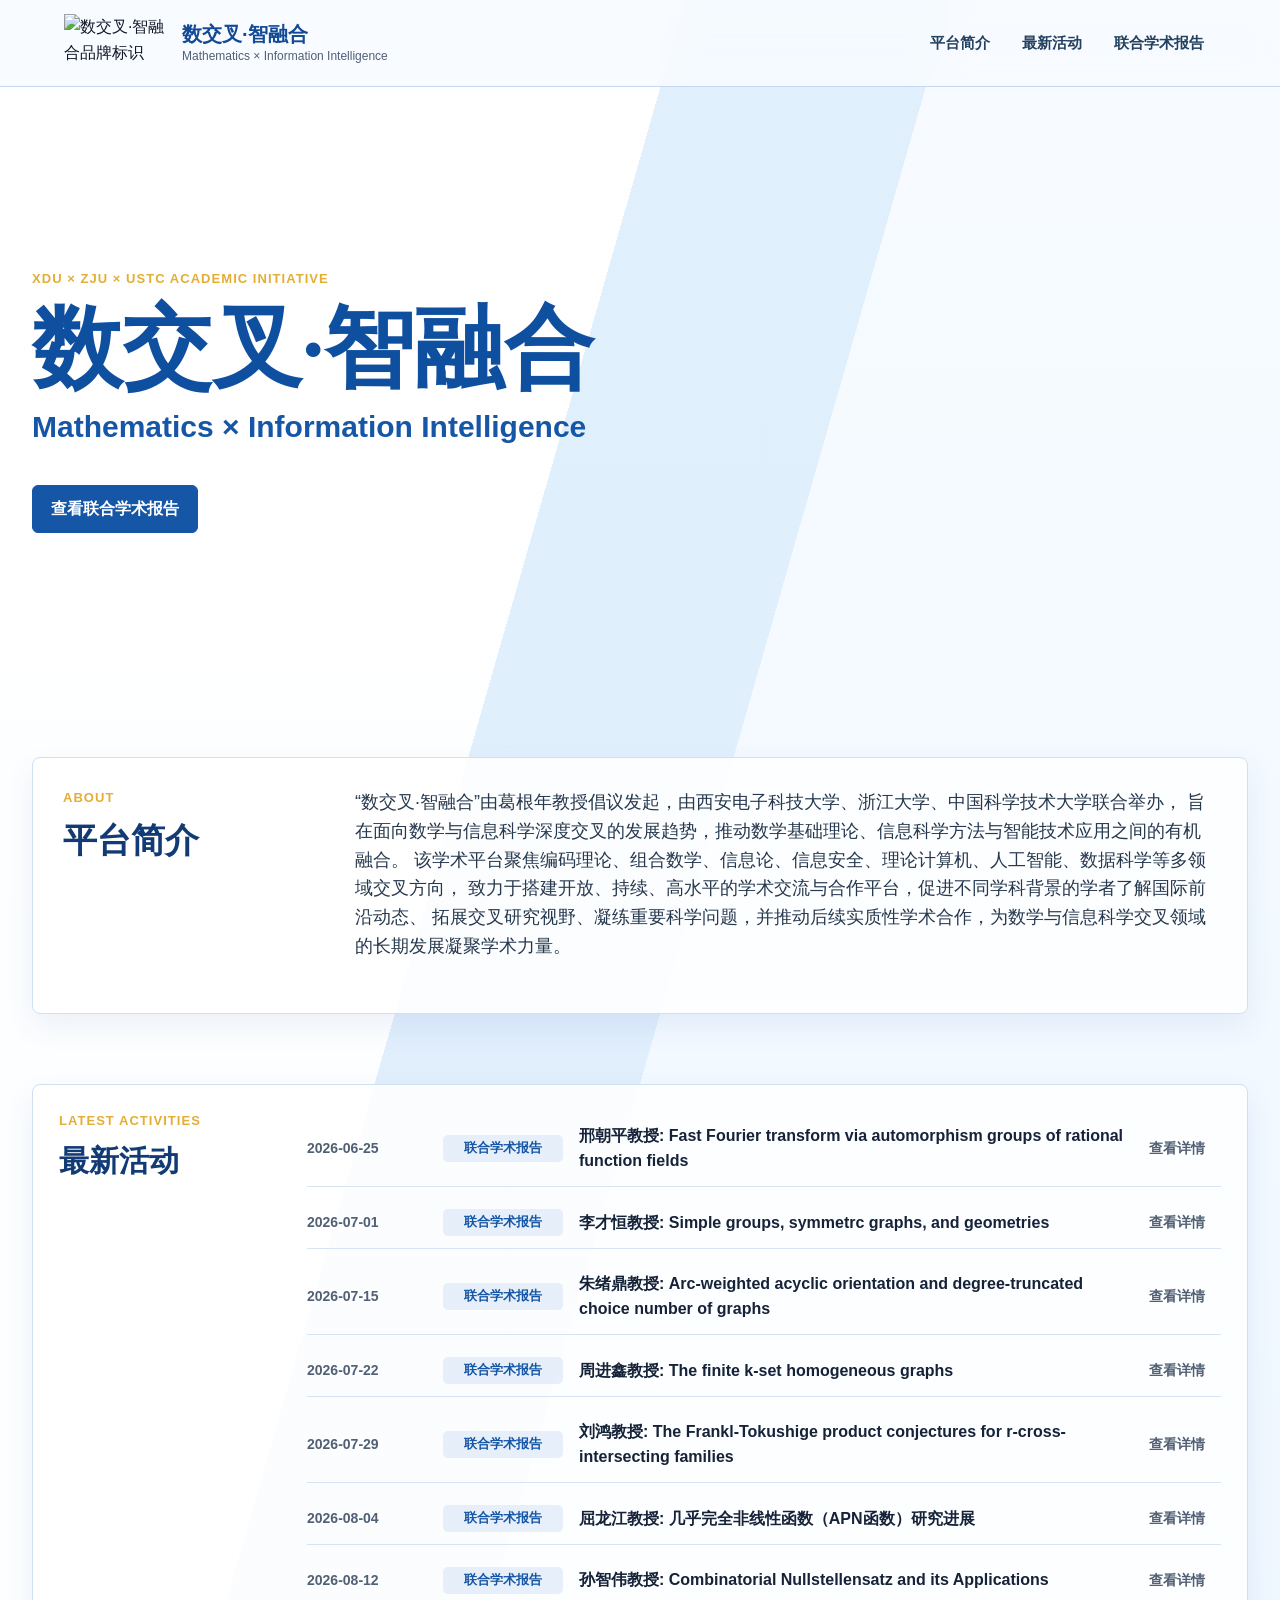
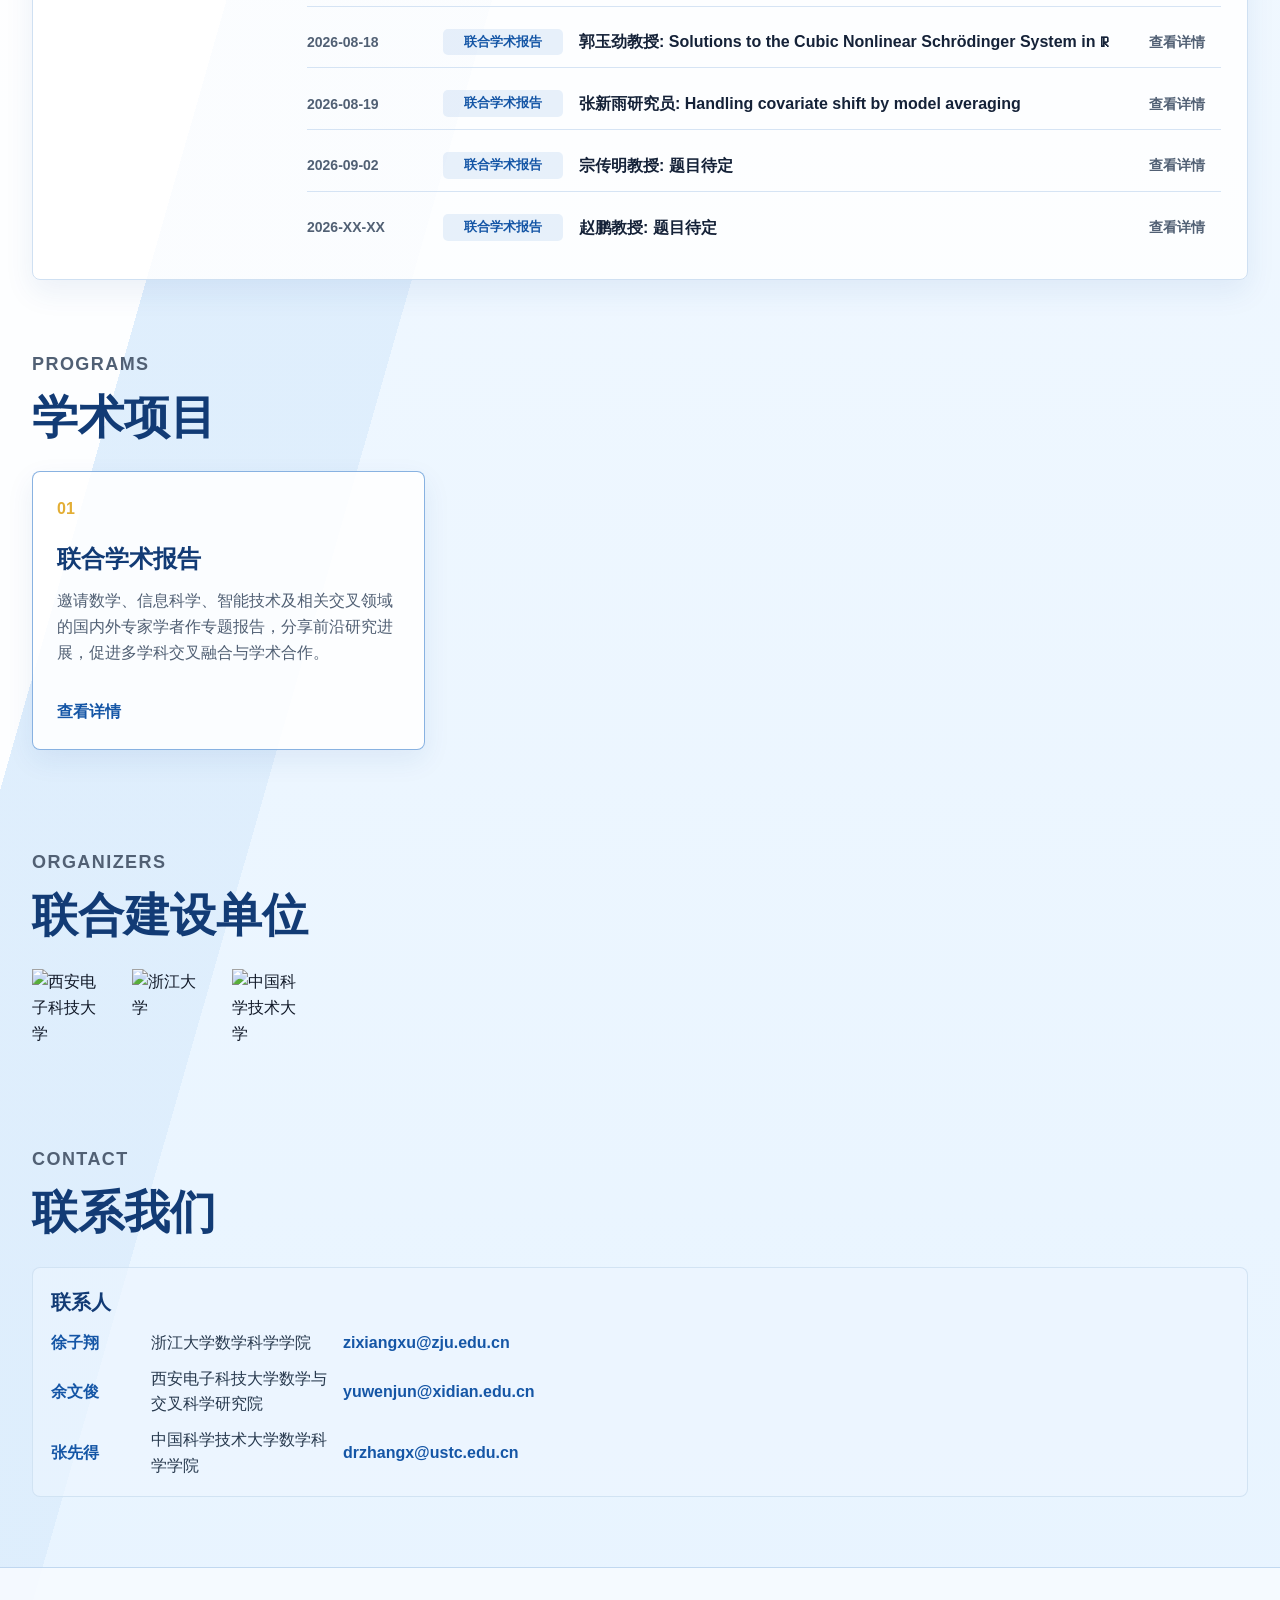
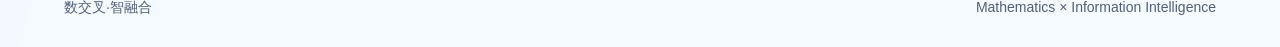
==== index.html @ 706fefe3 "Add files via upload" ====
<!doctype html>
<html lang="zh-CN">
<head>
  <meta charset="utf-8">
  <meta name="viewport" content="width=device-width, initial-scale=1">
  <title>数交叉·智融合 | Mathematics × Information Intelligence</title>
  <link rel="stylesheet" href="styles.css">
</head>
<body>
  <header class="site-header">
    <a class="brand-lockup" href="index.html" aria-label="数交叉·智融合首页">
      <img src="assets/brand-logo.png" alt="数交叉·智融合品牌标识">
      <span>
        <strong>数交叉·智融合</strong>
        <small>Mathematics × Information Intelligence</small>
      </span>
    </a>
    <nav class="top-nav" aria-label="主导航">
      <a href="#about">平台简介</a>
      <a href="#latest">最新活动</a>
      <a href="joint-reports.html">联合学术报告</a>
      <!--
      <a href="summer-school.html">暑期学校</a>
      <a href="conferences.html">国际会议</a>
      -->
    </nav>
  </header>

  <main>
    <section class="hero academic-hero" id="about">
      <div class="hero-copy">
            <p class="eyebrow">XDU × ZJU × USTC Academic Initiative</p>
        <h1>数交叉·智融合</h1>
        <p class="hero-en">Mathematics × Information Intelligence</p>
        <div class="hero-actions">
          <a class="button primary" href="joint-reports.html">查看联合学术报告</a>
          <!--
          <a class="button secondary" href="summer-school.html">查看暑期学校</a>
          <a class="button secondary" href="conferences.html">查看国际会议</a>
          -->
        </div>
      </div>
    </section>

    <section class="section intro-section">
      <div class="intro-grid">
        <div>
          <p class="eyebrow">About</p>
          <h2>平台简介</h2>
        </div>
        <div class="intro-body">
          <p>
            “数交叉·智融合”由葛根年教授倡议发起，由西安电子科技大学、浙江大学、中国科学技术大学联合举办，
            旨在面向数学与信息科学深度交叉的发展趋势，推动数学基础理论、信息科学方法与智能技术应用之间的有机融合。
            该学术平台聚焦编码理论、组合数学、信息论、信息安全、理论计算机、人工智能、数据科学等多领域交叉方向，
            致力于搭建开放、持续、高水平的学术交流与合作平台，促进不同学科背景的学者了解国际前沿动态、
            拓展交叉研究视野、凝练重要科学问题，并推动后续实质性学术合作，为数学与信息科学交叉领域的长期发展凝聚学术力量。
          </p>
        </div>
      </div>
    </section>

    <section class="latest-band" id="latest">
      <div class="latest-heading">
        <p class="eyebrow">Latest Activities</p>
        <h2>最新活动</h2>
      </div>
      <div class="activity-list">
          <a class="activity-item" href="joint-reports.html">
          <time>2026-06-25</time>
          <span class="activity-type">联合学术报告</span>
          <strong>邢朝平教授: Fast Fourier transform via automorphism groups of rational function fields</strong>
          <em>查看详情</em>
        </a>
        
        <a class="activity-item" href="joint-reports.html">
          <time>2026-07-01</time>
          <span class="activity-type">联合学术报告</span>
          <strong>李才恒教授: Simple groups, symmetrc graphs, and geometries</strong>
          <em>查看详情</em>
        </a>

         <a class="activity-item" href="joint-reports.html">
          <time>2026-07-15</time>
          <span class="activity-type">联合学术报告</span>
          <strong>朱绪鼎教授: Arc-weighted acyclic orientation and degree-truncated choice number of graphs</strong>
          <em>查看详情</em>
        </a>

        <a class="activity-item" href="joint-reports.html">
          <time>2026-07-22</time>
          <span class="activity-type">联合学术报告</span>
          <strong>周进鑫教授: The finite k-set homogeneous graphs</strong>
          <em>查看详情</em>
        </a>

        <a class="activity-item" href="joint-reports.html">
          <time>2026-07-29</time>
          <span class="activity-type">联合学术报告</span>
          <strong>刘鸿教授: The Frankl-Tokushige product conjectures for r-cross-intersecting families</strong>
          <em>查看详情</em>
        </a>

        <a class="activity-item" href="joint-reports.html">
          <time>2026-08-04</time>
          <span class="activity-type">联合学术报告</span>
          <strong>屈龙江教授: 几乎完全非线性函数（APN函数）研究进展</strong>
          <em>查看详情</em>
        </a>
        
        <a class="activity-item" href="joint-reports.html">
          <time>2026-08-12</time>
          <span class="activity-type">联合学术报告</span>
          <strong>孙智伟教授: Combinatorial Nullstellensatz and its Applications</strong>
          <em>查看详情</em>
        </a>

        <a class="activity-item" href="joint-reports.html">
          <time>2026-08-18</time>
          <span class="activity-type">联合学术报告</span>
          <strong>郭玉劲教授: Solutions to the Cubic Nonlinear Schrödinger System in ℝ</strong>
          <em>查看详情</em>
        </a>

         <a class="activity-item" href="joint-reports.html">
          <time>2026-08-19</time>
          <span class="activity-type">联合学术报告</span>
          <strong>张新雨研究员: Handling covariate shift by model averaging</strong>
          <em>查看详情</em>
        </a>
        
        <a class="activity-item" href="joint-reports.html">
          <time>2026-09-02</time>
          <span class="activity-type">联合学术报告</span>
          <strong>宗传明教授: 题目待定</strong>
          <em>查看详情</em>
        </a>
        <!--

        <a class="activity-item" href="joint-reports.html">
          <time>2026-XX-XX</time>
          <span class="activity-type">联合学术报告</span>
          <strong>马杰教授: 题目待定</strong>
          <em>查看详情</em>
        </a>
        -->

        <a class="activity-item" href="joint-reports.html">
          <time>2026-XX-XX</time>
          <span class="activity-type">联合学术报告</span>
          <strong>赵鹏教授: 题目待定</strong>
          <em>查看详情</em>
        </a>
        
        <!--
        <a class="activity-item muted" href="summer-school.html">
          <time>2026 Summer</time>
          <span class="activity-type">暑期学校</span>
          <strong>专题课程与讲义信息即将发布</strong>
          <em>筹备中</em>
        </a>
        <a class="activity-item muted" href="conferences.html">
          <time>To be announced</time>
          <span class="activity-type">国际会议</span>
          <strong>会议主题、嘉宾与注册信息预留入口</strong>
          <em>待开放</em>
        </a>
        -->
      </div>
    </section>

    <section class="section" id="programs">
      <div class="section-heading">
        <p class="eyebrow">Programs</p>
        <h2>学术项目</h2>
        <p></p>
      </div>
      <div class="module-grid">
        <a class="module-card active" href="joint-reports.html">
          <span class="module-index">01</span>
          <h3>联合学术报告</h3>
          <p>邀请数学、信息科学、智能技术及相关交叉领域的国内外专家学者作专题报告，分享前沿研究进展，促进多学科交叉融合与学术合作。</p>
          <span class="module-link">查看详情</span>
        </a>
        <!--
        <a class="module-card muted" href="summer-school.html">
          <span class="module-index">02</span>
          <h3>暑期学校</h3>
          <p>预留课程、讲义、报名信息与日程发布入口，便于后续扩展。</p>
          <span class="module-link">查看预留页</span>
        </a>
        <a class="module-card muted" href="conferences.html">
          <span class="module-index">03</span>
          <h3>国际会议</h3>
          <p>预留会议主题、嘉宾、征稿、注册与会务信息入口。</p>
          <span class="module-link">查看预留页</span>
        </a>
        -->
      </div>
    </section>

    <section class="section compact">
      <div class="section-heading">
        <p class="eyebrow">Organizers</p>
        <h2>联合建设单位</h2>
      </div>
      <div class="school-strip" aria-label="联合建设单位标识">
        <img src="assets/xidian.png" alt="西安电子科技大学">
        <img src="assets/zju.png" alt="浙江大学">
        <img src="assets/ustc.png" alt="中国科学技术大学">
      </div>
    </section>

    <section class="section compact contact-section" id="contact">
      <div class="section-heading">
        <p class="eyebrow">Contact</p>
        <h2>联系我们</h2>
      </div>
      <div class="organizer-card">
        <h3>联系人</h3>
        <ul class="organizer-list">
          <li><strong><a class="person-link" href="https://zjwyz.github.io/zixiangxu/index.html" target="_blank" rel="noopener">徐子翔</a></strong><span>浙江大学数学科学学院</span><a href="mailto:zixiangxu@zju.edu.cn">zixiangxu@zju.edu.cn</a></li>
          <li><strong><a class="person-link" href="https://xidian-zju-ustc.github.io/wenjunyu-homepage/" target="_blank" rel="noopener">余文俊</a></strong><span>西安电子科技大学数学与交叉科学研究院</span><a href="mailto:yuwenjun@xidian.edu.cn">yuwenjun@xidian.edu.cn</a></li>
          <li><strong><a class="person-link" href="http://staff.ustc.edu.cn/~drzhangx/" target="_blank" rel="noopener">张先得</a></strong><span>中国科学技术大学数学科学学院</span><a href="mailto:drzhangx@ustc.edu.cn">drzhangx@ustc.edu.cn</a></li>
        </ul>
      </div>
    </section>
  </main>

  <footer class="site-footer">
    <span>数交叉·智融合</span>
    <span>Mathematics × Information Intelligence</span>
  </footer>
</body>
</html>
---- styles.css ----
:root {
  --ink: #101827;
  --muted: #516074;
  --blue: #1556a6;
  --blue-2: #2874c8;
  --gold: #e3ae35;
  --line: #cfe0f2;
  --panel: #ffffff;
  --soft: #edf6ff;
  --bg: #f7fbff;
  --shadow: 0 18px 44px rgba(23, 74, 155, 0.12);
}

* {
  box-sizing: border-box;
}

body {
  margin: 0;
  color: var(--ink);
  font-family: "Aptos", "Inter", "Microsoft YaHei UI", "PingFang SC", Arial, sans-serif;
  line-height: 1.6;
  background:
    linear-gradient(106deg, rgba(255,255,255,0.9) 0 31%, rgba(219,236,252,0.78) 31% 43%, transparent 43%),
    linear-gradient(180deg, #f7fbff 0, #e8f4ff 100%);
}

a {
  color: inherit;
  text-decoration: none;
}

.site-header {
  position: sticky;
  top: 0;
  z-index: 10;
  display: flex;
  align-items: center;
  justify-content: space-between;
  gap: 32px;
  min-height: 78px;
  padding: 14px clamp(20px, 5vw, 64px);
  border-bottom: 1px solid rgba(129, 174, 221, 0.45);
  background: rgba(247, 251, 255, 0.88);
  backdrop-filter: blur(14px);
}

.brand-lockup {
  display: flex;
  align-items: center;
  gap: 14px;
  min-width: 270px;
}

.brand-lockup img {
  width: 104px;
  height: 58px;
  object-fit: contain;
  display: block;
}

.brand-lockup strong {
  display: block;
  color: #124a96;
  font-size: 20px;
  line-height: 1.15;
  font-weight: 800;
}

.brand-lockup small {
  display: block;
  margin-top: 3px;
  color: var(--muted);
  font-size: 12px;
  line-height: 1.25;
}

.top-nav {
  display: flex;
  align-items: center;
  gap: 8px;
  color: #24415f;
  font-size: 15px;
  font-weight: 700;
}

.top-nav a {
  padding: 8px 12px;
  border-radius: 6px;
}

.top-nav a:hover,
.top-nav .current {
  color: var(--blue);
  background: transparent;
}

main {
  width: min(1440px, calc(100% - 64px));
  margin: 0 auto;
}

.hero {
  display: grid;
  grid-template-columns: minmax(0, 1.05fr) minmax(320px, 0.8fr);
  gap: clamp(34px, 6vw, 72px);
  align-items: center;
  min-height: calc(100vh - 78px);
  padding: clamp(54px, 8vw, 96px) 0;
}

.academic-hero {
  grid-template-columns: 1fr;
  min-height: 660px;
  padding-top: 64px;
}

.academic-hero .hero-copy {
  max-width: 100%;
}

.eyebrow {
  margin: 0 0 12px;
  color: var(--gold);
  font-size: 13px;
  font-weight: 800;
  letter-spacing: 0.08em;
  text-transform: uppercase;
}

h1,
h2,
h3,
p {
  margin-top: 0;
}

.hero h1,
.page-title h1 {
  margin-bottom: 8px;
  color: #0f4f9f;
  font-family: Georgia, "Times New Roman", "Microsoft YaHei UI", serif;
  font-size: clamp(48px, 7vw, 92px);
  line-height: 1.04;
  font-weight: 800;
}

.hero-en {
  margin-bottom: 24px;
  color: var(--blue);
  font-size: clamp(20px, 2.4vw, 30px);
  font-weight: 800;
}

.lead {
  max-width: 720px;
  color: #233448;
  font-size: 20px;
}

.hero-statement {
  padding: clamp(24px, 4vw, 36px);
  border-left: 5px solid var(--blue);
  border-radius: 8px;
  background: rgba(255, 255, 255, 0.78);
  box-shadow: var(--shadow);
}

.hero-statement p {
  margin: 0;
  color: #243246;
  font-size: clamp(22px, 2.3vw, 32px);
  line-height: 1.75;
  font-weight: 700;
}

.hero-logo-panel {
  position: relative;
  display: flex;
  align-items: center;
  justify-content: center;
  min-height: 420px;
  padding: clamp(30px, 4.5vw, 48px);
  border: 1px solid rgba(129, 174, 221, 0.28);
  border-left: none;
  border-radius: 22px;
  background:
    radial-gradient(circle at 26% 24%, rgba(227, 174, 53, 0.14), transparent 28%),
    radial-gradient(circle at 78% 72%, rgba(40, 116, 200, 0.12), transparent 34%),
    linear-gradient(145deg, rgba(255, 255, 255, 0.94), rgba(246, 250, 255, 0.86));
  box-shadow:
    0 22px 48px rgba(23, 74, 155, 0.1),
    inset 0 1px 0 rgba(255, 255, 255, 0.75);
  overflow: hidden;
}

.hero-logo-panel::before {
  content: "";
  position: absolute;
  inset: 18px;
  border-radius: 16px;
  background: linear-gradient(180deg, rgba(255, 255, 255, 0.44), rgba(255, 255, 255, 0.12));
  pointer-events: none;
}

.hero-logo-panel img {
  position: relative;
  z-index: 1;
  width: min(100%, 660px);
  height: auto;
  display: block;
  object-fit: contain;
  transform: scale(1.04);
  filter:
    drop-shadow(0 14px 32px rgba(21, 86, 166, 0.12))
    drop-shadow(0 6px 18px rgba(227, 174, 53, 0.08));
}

.hero-actions {
  display: flex;
  flex-wrap: wrap;
  gap: 12px;
  margin-top: 34px;
}

.button {
  display: inline-flex;
  align-items: center;
  justify-content: center;
  min-height: 44px;
  padding: 10px 18px;
  border: 1px solid var(--blue);
  border-radius: 6px;
  font-weight: 800;
}

.button.primary {
  color: #fff;
  background: var(--blue);
}

.button.secondary {
  color: var(--blue);
  background: rgba(255, 255, 255, 0.65);
}

.hero-panel {
  padding: 18px;
  border: 1px solid rgba(129, 174, 221, 0.55);
  border-radius: 8px;
  background: rgba(255, 255, 255, 0.72);
  box-shadow: var(--shadow);
}

.hero-panel img {
  width: 100%;
  display: block;
  border-radius: 4px;
}

.brand-panel {
  background: rgba(255, 255, 255, 0.82);
}

.brand-panel img {
  object-fit: contain;
}

.latest-band {
  display: grid;
  grid-template-columns: 220px minmax(0, 1fr);
  gap: 28px;
  align-items: start;
  padding: 26px;
  border: 1px solid var(--line);
  border-radius: 8px;
  background: rgba(255, 255, 255, 0.86);
  box-shadow: 0 12px 30px rgba(23, 74, 155, 0.08);
}

.latest-heading h2 {
  margin: 0;
  color: #123b75;
  font-size: 30px;
  line-height: 1.15;
}

.activity-list {
  display: grid;
  gap: 10px;
}

.activity-item {
  display: grid;
  grid-template-columns: 120px 120px minmax(0, 1fr) 72px;
  gap: 16px;
  align-items: center;
  padding: 12px 0;
  border-bottom: 1px solid rgba(207, 224, 242, 0.85);
}

.activity-item:last-child {
  border-bottom: 0;
}

.activity-item time,
.activity-item em {
  color: var(--muted);
  font-style: normal;
  font-size: 14px;
  font-weight: 700;
}

.activity-item strong {
  color: #152238;
  font-size: 16px;
}

.activity-type {
  display: inline-flex;
  justify-content: center;
  min-width: 100px;
  padding: 3px 8px;
  border-radius: 5px;
  color: var(--blue);
  font-size: 13px;
  font-weight: 900;
  white-space: nowrap;
  background: rgba(40, 116, 200, 0.1);
}

.activity-item:not(.muted):hover strong,
.activity-item:not(.muted):hover em {
  color: var(--blue);
}

.section {
  padding: 70px 0;
}

.intro-section {
  padding-top: 10px;
}

.intro-grid {
  display: grid;
  grid-template-columns: 260px minmax(0, 1fr);
  gap: 32px;
  padding: 30px;
  border: 1px solid var(--line);
  border-radius: 8px;
  background: rgba(255, 255, 255, 0.86);
  box-shadow: 0 12px 30px rgba(23, 74, 155, 0.08);
}

.intro-grid h2 {
  margin: 0;
  color: #123b75;
  font-size: 34px;
  line-height: 1.15;
}

.intro-body p {
  margin-bottom: 22px;
  color: #26384d;
  font-size: 18px;
}

.organizer-card {
  padding: 18px;
  border: 1px solid rgba(207, 224, 242, 0.9);
  border-radius: 8px;
  background: rgba(237, 246, 255, 0.62);
}

.organizer-card h3 {
  margin-bottom: 12px;
  color: #123b75;
  font-size: 20px;
}

.organizer-list {
  display: grid;
  gap: 10px;
  margin: 0;
  padding: 0;
  list-style: none;
}

.organizer-list li {
  display: grid;
  grid-template-columns: 88px 180px minmax(0, 1fr);
  gap: 12px;
  align-items: center;
  color: #26384d;
}

.organizer-list strong {
  color: #123b75;
}

.organizer-list a {
  color: var(--blue);
  font-weight: 800;
}

.section.compact {
  padding-top: 28px;
}

.section-heading {
  max-width: 760px;
  margin-bottom: 28px;
}

.compact-heading {
  margin-bottom: 16px;
}

.report-detail-heading {
  margin-top: 34px;
}

.section-heading h2,
.page-title h1 {
  color: #123b75;
}

.section-heading h2 {
  margin-bottom: 10px;
  font-size: clamp(30px, 4vw, 46px);
  line-height: 1.15;
}

.section-heading p,
.page-title p {
  color: var(--muted);
  font-size: 18px;
}

.module-grid {
  display: grid;
  grid-template-columns: repeat(3, minmax(0, 1fr));
  gap: 18px;
}

.module-card {
  min-height: 270px;
  padding: 24px;
  border: 1px solid var(--line);
  border-radius: 8px;
  background: rgba(255, 255, 255, 0.86);
  box-shadow: 0 10px 28px rgba(23, 74, 155, 0.08);
}

.module-card.active {
  border-color: rgba(40, 116, 200, 0.55);
}

.module-card.muted {
  color: #5a6675;
  background: rgba(255, 255, 255, 0.56);
}

.module-index {
  display: block;
  color: var(--gold);
  font-weight: 900;
  margin-bottom: 18px;
}

.module-card h3 {
  margin-bottom: 10px;
  color: #123b75;
  font-size: 24px;
}

.module-card p {
  color: var(--muted);
}

.module-link {
  display: inline-block;
  margin-top: 18px;
  color: var(--blue);
  font-weight: 900;
}

.school-strip {
  display: flex;
  align-items: center;
  gap: 22px;
}

.school-strip img {
  width: 78px;
  height: 78px;
  object-fit: contain;
}

.page-title {
  padding: 86px 0 24px;
  max-width: 880px;
}

.report-title {
  max-width: 960px;
}

.page-title h1 {
  font-size: clamp(42px, 5vw, 72px);
}

.toolbar {
  display: flex;
  justify-content: space-between;
  align-items: end;
  gap: 16px;
  margin-bottom: 18px;
}

.list-controls {
  display: grid;
  grid-template-columns: minmax(280px, 1fr) 150px 150px auto;
  gap: 14px;
  align-items: end;
  margin-bottom: 18px;
}

.table-wrap {
  overflow-x: auto;
  border: 1px solid var(--line);
  border-radius: 8px;
  background: rgba(255, 255, 255, 0.88);
  box-shadow: 0 12px 30px rgba(23, 74, 155, 0.08);
}

.speaker-table {
  width: 100%;
  min-width: 880px;
  border-collapse: collapse;
  font-size: 15px;
}

.speaker-table th,
.speaker-table td {
  padding: 14px 16px;
  border-bottom: 1px solid rgba(207, 224, 242, 0.9);
  text-align: left;
  vertical-align: top;
}

.speaker-table th {
  color: #123b75;
  font-size: 13px;
  font-weight: 900;
  text-transform: uppercase;
  background: rgba(237, 246, 255, 0.72);
}

.speaker-table tbody tr:last-child td {
  border-bottom: 0;
}

.report-group-row td {
  padding: 20px 16px 10px;
  border-bottom: 1px solid rgba(40, 116, 200, 0.22);
  background: linear-gradient(180deg, rgba(237, 246, 255, 0.92), rgba(255, 255, 255, 0.76));
}

.report-group-row span,
.report-group-heading span {
  display: inline-flex;
  align-items: center;
  gap: 10px;
  color: #123b75;
  font-size: 13px;
  font-weight: 900;
  letter-spacing: 0.08em;
  text-transform: uppercase;
}

.report-group-row span::after,
.report-group-heading span::after {
  content: "";
  width: 64px;
  height: 1px;
  background: rgba(40, 116, 200, 0.36);
}

.table-status {
  display: inline-flex;
  padding: 3px 8px;
  border-radius: 5px;
  color: var(--blue);
  font-size: 13px;
  font-weight: 900;
  background: rgba(40, 116, 200, 0.1);
}

.table-status.muted {
  color: #6b7a8f;
}

.search-box {
  display: grid;
  gap: 6px;
  width: min(520px, 100%);
  color: var(--muted);
  font-size: 13px;
  font-weight: 800;
  text-transform: uppercase;
}

.select-box {
  display: grid;
  gap: 6px;
  color: var(--muted);
  font-size: 13px;
  font-weight: 800;
  text-transform: uppercase;
}

.search-box input,
.select-box select {
  width: 100%;
  height: 44px;
  padding: 8px 12px;
  border: 1px solid #b7d0eb;
  border-radius: 6px;
  color: var(--ink);
  font: inherit;
  background: rgba(255, 255, 255, 0.86);
}

.result-count {
  color: var(--blue);
  font-weight: 900;
  align-self: center;
  white-space: nowrap;
}

.pagination {
  display: flex;
  align-items: center;
  justify-content: flex-end;
  gap: 12px;
  margin-top: 14px;
  color: var(--muted);
  font-weight: 800;
}

.pagination button {
  height: 34px;
  padding: 0 12px;
  border: 1px solid #b7d0eb;
  border-radius: 6px;
  color: var(--blue);
  font: inherit;
  font-size: 14px;
  font-weight: 900;
  background: rgba(255, 255, 255, 0.8);
  cursor: pointer;
}

.pagination button:disabled {
  color: #8b98a9;
  cursor: not-allowed;
  background: rgba(237, 246, 255, 0.6);
}

.speaker-list {
  display: grid;
  gap: 16px;
}

.speaker-table tr[hidden],
.speaker-card[hidden],
.report-group-row[hidden],
.report-group-heading[hidden] {
  display: none !important;
}

.report-group-heading {
  display: flex;
  align-items: center;
  padding-top: 12px;
  margin-top: 8px;
  border-top: 1px solid rgba(40, 116, 200, 0.22);
}

.report-group-heading:first-child {
  padding-top: 0;
  margin-top: 0;
  border-top: 0;
}

.speaker-card {
  padding: 24px;
  border: 1px solid var(--line);
  border-radius: 8px;
  background: rgba(255, 255, 255, 0.88);
  box-shadow: 0 12px 30px rgba(23, 74, 155, 0.08);
}

.report-card {
  display: grid;
  grid-template-columns: 190px minmax(0, 1fr);
  gap: 24px;
  align-items: start;
}

.poster-frame {
  display: block;
  width: 190px;
  aspect-ratio: 9 / 16;
  overflow: hidden;
  border: 1px solid #b7d0eb;
  border-radius: 8px;
  background: #fff;
  box-shadow: 0 12px 24px rgba(23, 74, 155, 0.12);
}

.poster-frame img {
  width: 100%;
  height: 100%;
  object-fit: cover;
  display: block;
}

.empty-poster {
  display: grid;
  place-items: center;
  color: #6b7a8f;
  text-align: center;
  font-weight: 900;
  background: linear-gradient(180deg, #fff, #edf6ff);
}

.report-content {
  min-width: 0;
}

.report-details {
  display: grid;
  grid-template-columns: repeat(2, minmax(0, 1fr));
  gap: 12px;
  margin: 16px 0;
}

.report-details div {
  padding: 12px;
  border: 1px solid rgba(207, 224, 242, 0.9);
  border-radius: 6px;
  background: rgba(237, 246, 255, 0.58);
}

.report-details dt {
  color: var(--blue);
  font-size: 13px;
  font-weight: 900;
}

.report-details dd {
  margin: 2px 0 0;
  color: #26384d;
  font-weight: 700;
}

.speaker-meta {
  display: flex;
  flex-wrap: wrap;
  gap: 10px;
  margin-bottom: 12px;
  color: var(--blue);
  font-size: 13px;
  font-weight: 900;
}

.speaker-meta span {
  padding: 4px 8px;
  border-radius: 5px;
  background: rgba(40, 116, 200, 0.1);
}

.speaker-card h2 {
  margin-bottom: 2px;
  font-size: 26px;
  line-height: 1.2;
}

.affiliation {
  color: var(--muted);
  font-weight: 700;
}

.speaker-card h3 {
  margin: 18px 0 8px;
  color: #123b75;
  font-size: 20px;
}

.summary {
  max-width: 860px;
  color: #26384d;
}

.card-actions {
  display: flex;
  gap: 14px;
  margin-top: 18px;
  color: var(--blue);
  font-weight: 900;
}

.site-footer {
  display: flex;
  justify-content: space-between;
  gap: 18px;
  padding: 28px clamp(20px, 5vw, 64px);
  border-top: 1px solid rgba(129, 174, 221, 0.45);
  color: var(--muted);
  font-size: 14px;
  background: rgba(247, 251, 255, 0.88);
}

.placeholder-section {
  padding-top: 12px;
}

.placeholder-grid {
  display: grid;
  grid-template-columns: 1.1fr 1fr 1fr;
  gap: 18px;
}

.placeholder-card {
  min-height: 320px;
  padding: 24px;
  border: 1px solid var(--line);
  border-radius: 8px;
  background: rgba(255, 255, 255, 0.88);
  box-shadow: 0 12px 30px rgba(23, 74, 155, 0.08);
}

.placeholder-card h2 {
  margin-bottom: 14px;
  color: #123b75;
  font-size: 28px;
  line-height: 1.2;
}

.placeholder-poster {
  display: grid;
  place-items: center;
  min-height: 420px;
  border: 1px dashed #b7d0eb;
  border-radius: 8px;
  color: #6b7a8f;
  font-size: 22px;
  font-weight: 800;
  background: linear-gradient(180deg, rgba(255,255,255,0.95), rgba(237,246,255,0.75));
}

.placeholder-list {
  display: grid;
  gap: 12px;
  margin: 0;
  padding-left: 20px;
  color: #26384d;
}

@media (min-width: 1500px) {
  main {
    width: min(1680px, calc(100% - 120px));
  }

  .academic-hero .hero-copy {
    max-width: 1280px;
  }
}

@media (max-width: 860px) {
  .site-header,
  .site-footer,
  .toolbar {
    align-items: flex-start;
    flex-direction: column;
  }

  .top-nav {
    flex-wrap: wrap;
  }

  .hero {
    grid-template-columns: 1fr;
    min-height: auto;
  }

  .academic-hero {
    min-height: auto;
  }

  .hero-panel {
    max-width: 520px;
  }

  .module-grid {
    grid-template-columns: 1fr;
  }

  .latest-band,
  .intro-grid,
  .list-controls,
  .placeholder-grid,
  .activity-item,
  .report-card,
  .report-details {
    grid-template-columns: 1fr;
  }

  .organizer-list li {
    grid-template-columns: 1fr;
    gap: 2px;
  }

  .poster-frame {
    width: min(260px, 100%);
  }
}

@media (max-width: 520px) {
  main {
    width: min(100% - 28px, 1180px);
  }

  .brand-lockup {
    min-width: 0;
  }

  .brand-lockup img {
    width: 82px;
    height: 50px;
  }

  .hero h1,
  .page-title h1 {
    font-size: 42px;
  }

  .lead,
  .section-heading p,
  .page-title p {
    font-size: 16px;
  }
}
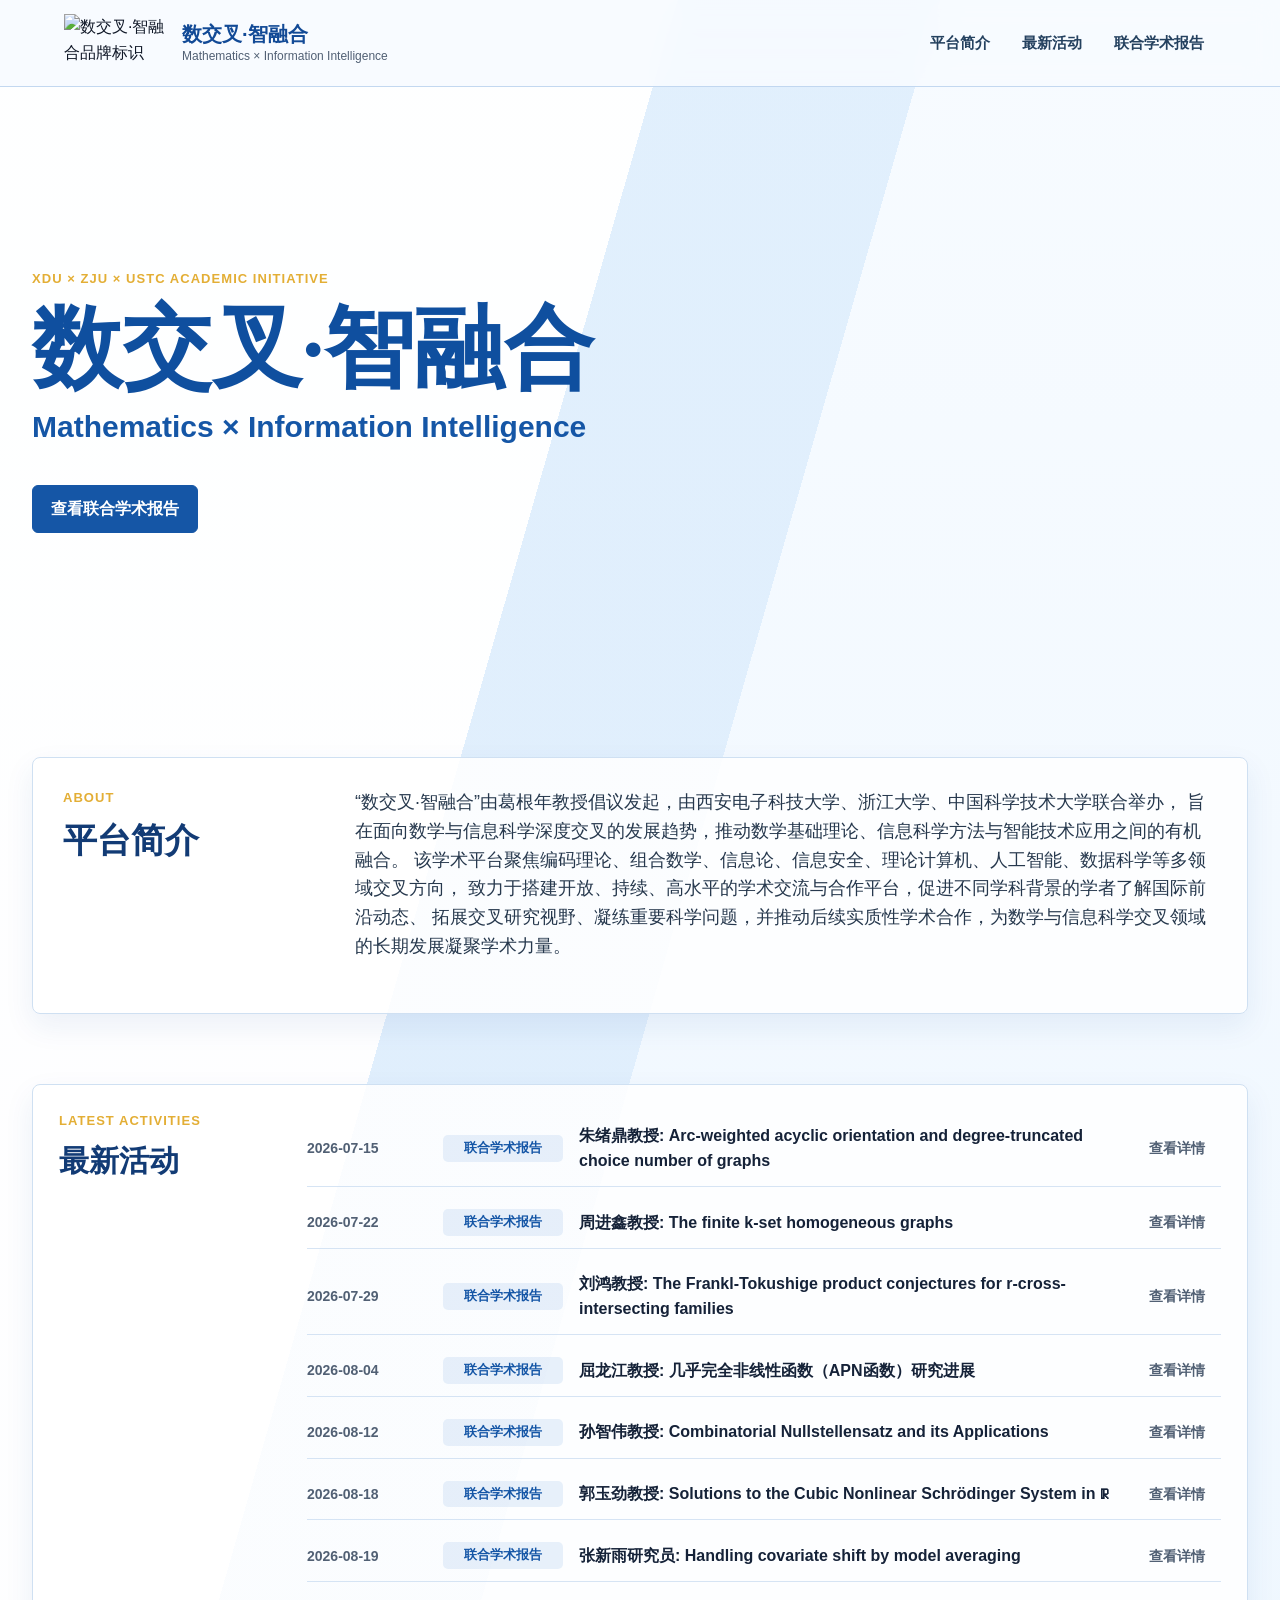
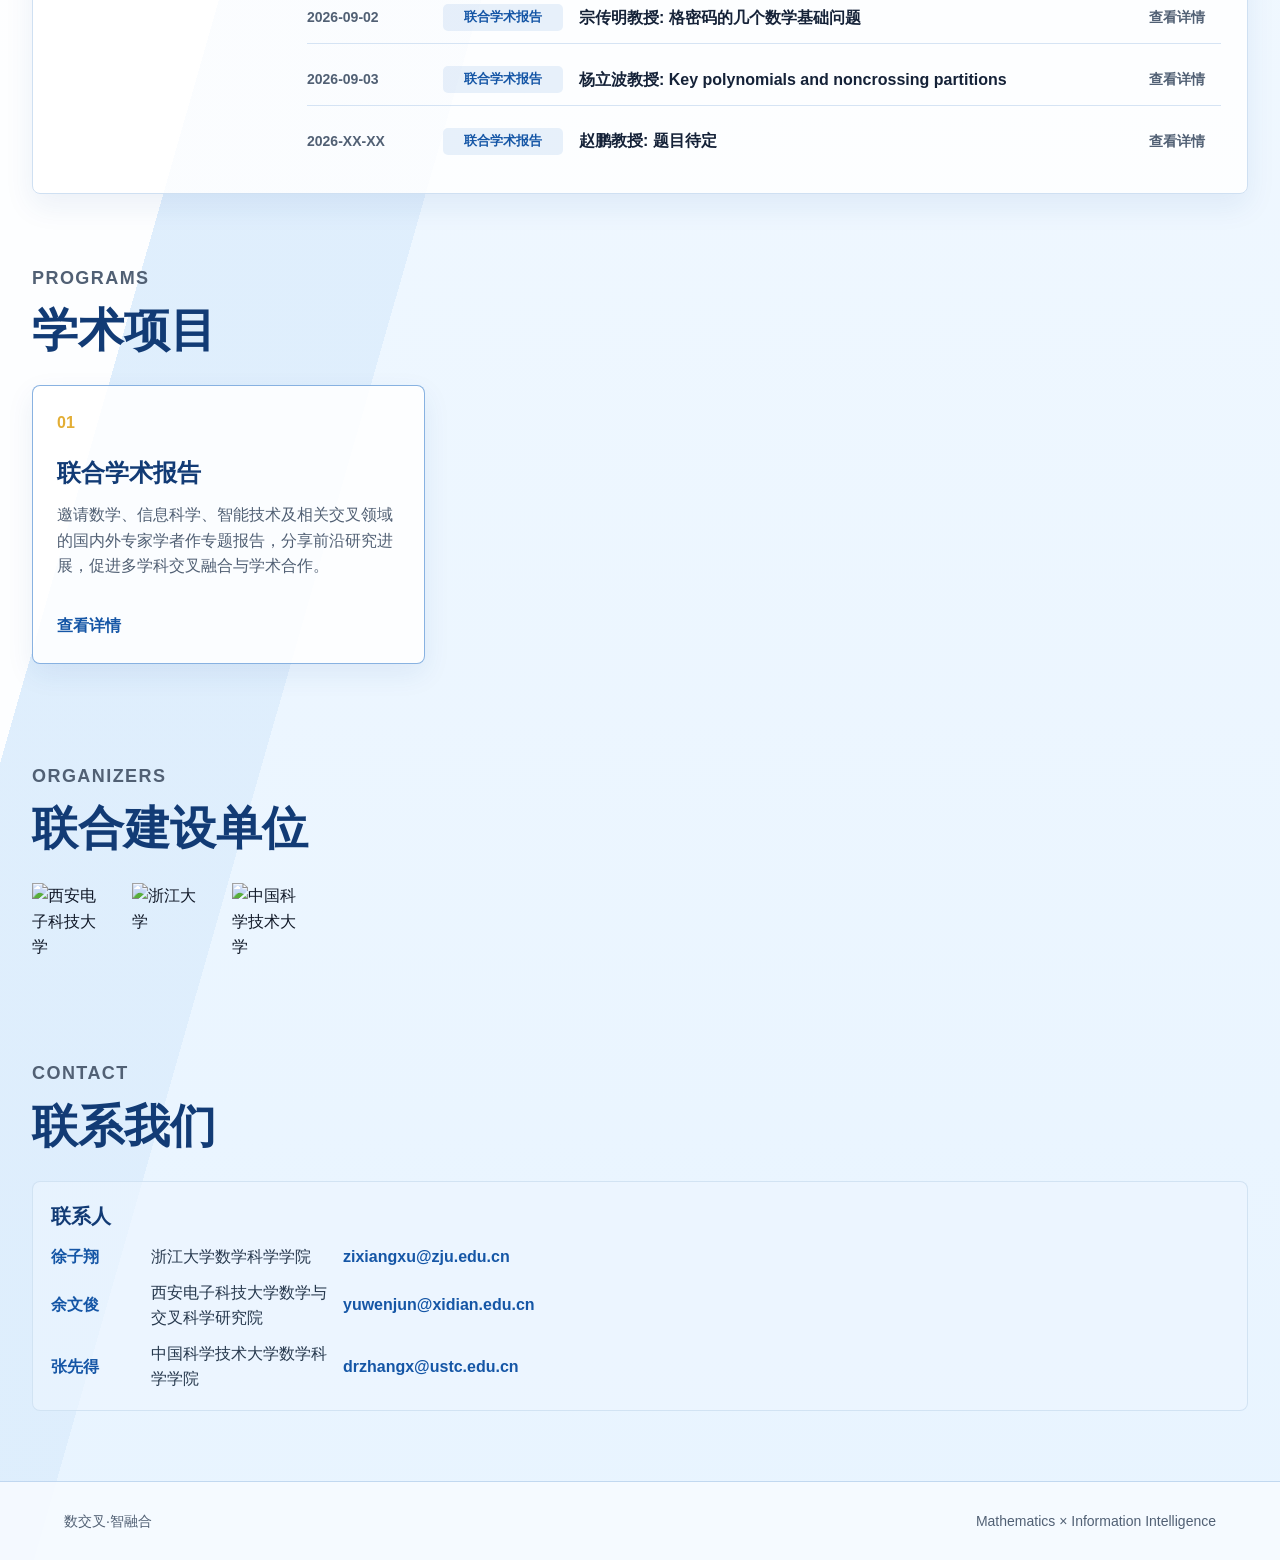
==== commit 7842ed1e: "Add files via upload" ====
--- a/index.html
+++ b/index.html
@@ -66,6 +66,8 @@
         <h2>最新活动</h2>
       </div>
       <div class="activity-list">
+
+         <!--
           <a class="activity-item" href="joint-reports.html">
           <time>2026-06-25</time>
           <span class="activity-type">联合学术报告</span>
@@ -79,6 +81,7 @@
           <strong>李才恒教授: Simple groups, symmetrc graphs, and geometries</strong>
           <em>查看详情</em>
         </a>
+        -->
 
          <a class="activity-item" href="joint-reports.html">
           <time>2026-07-15</time>
@@ -132,9 +135,17 @@
         <a class="activity-item" href="joint-reports.html">
           <time>2026-09-02</time>
           <span class="activity-type">联合学术报告</span>
-          <strong>宗传明教授: 题目待定</strong>
-          <em>查看详情</em>
-        </a>
+          <strong>宗传明教授: 格密码的几个数学基础问题</strong>
+          <em>查看详情</em>
+        </a>
+
+           <a class="activity-item" href="joint-reports.html">
+          <time>2026-09-03</time>
+          <span class="activity-type">联合学术报告</span>
+          <strong>杨立波教授: Key polynomials and noncrossing partitions</strong>
+          <em>查看详情</em>
+        </a>
+        
         <!--
 
         <a class="activity-item" href="joint-reports.html">
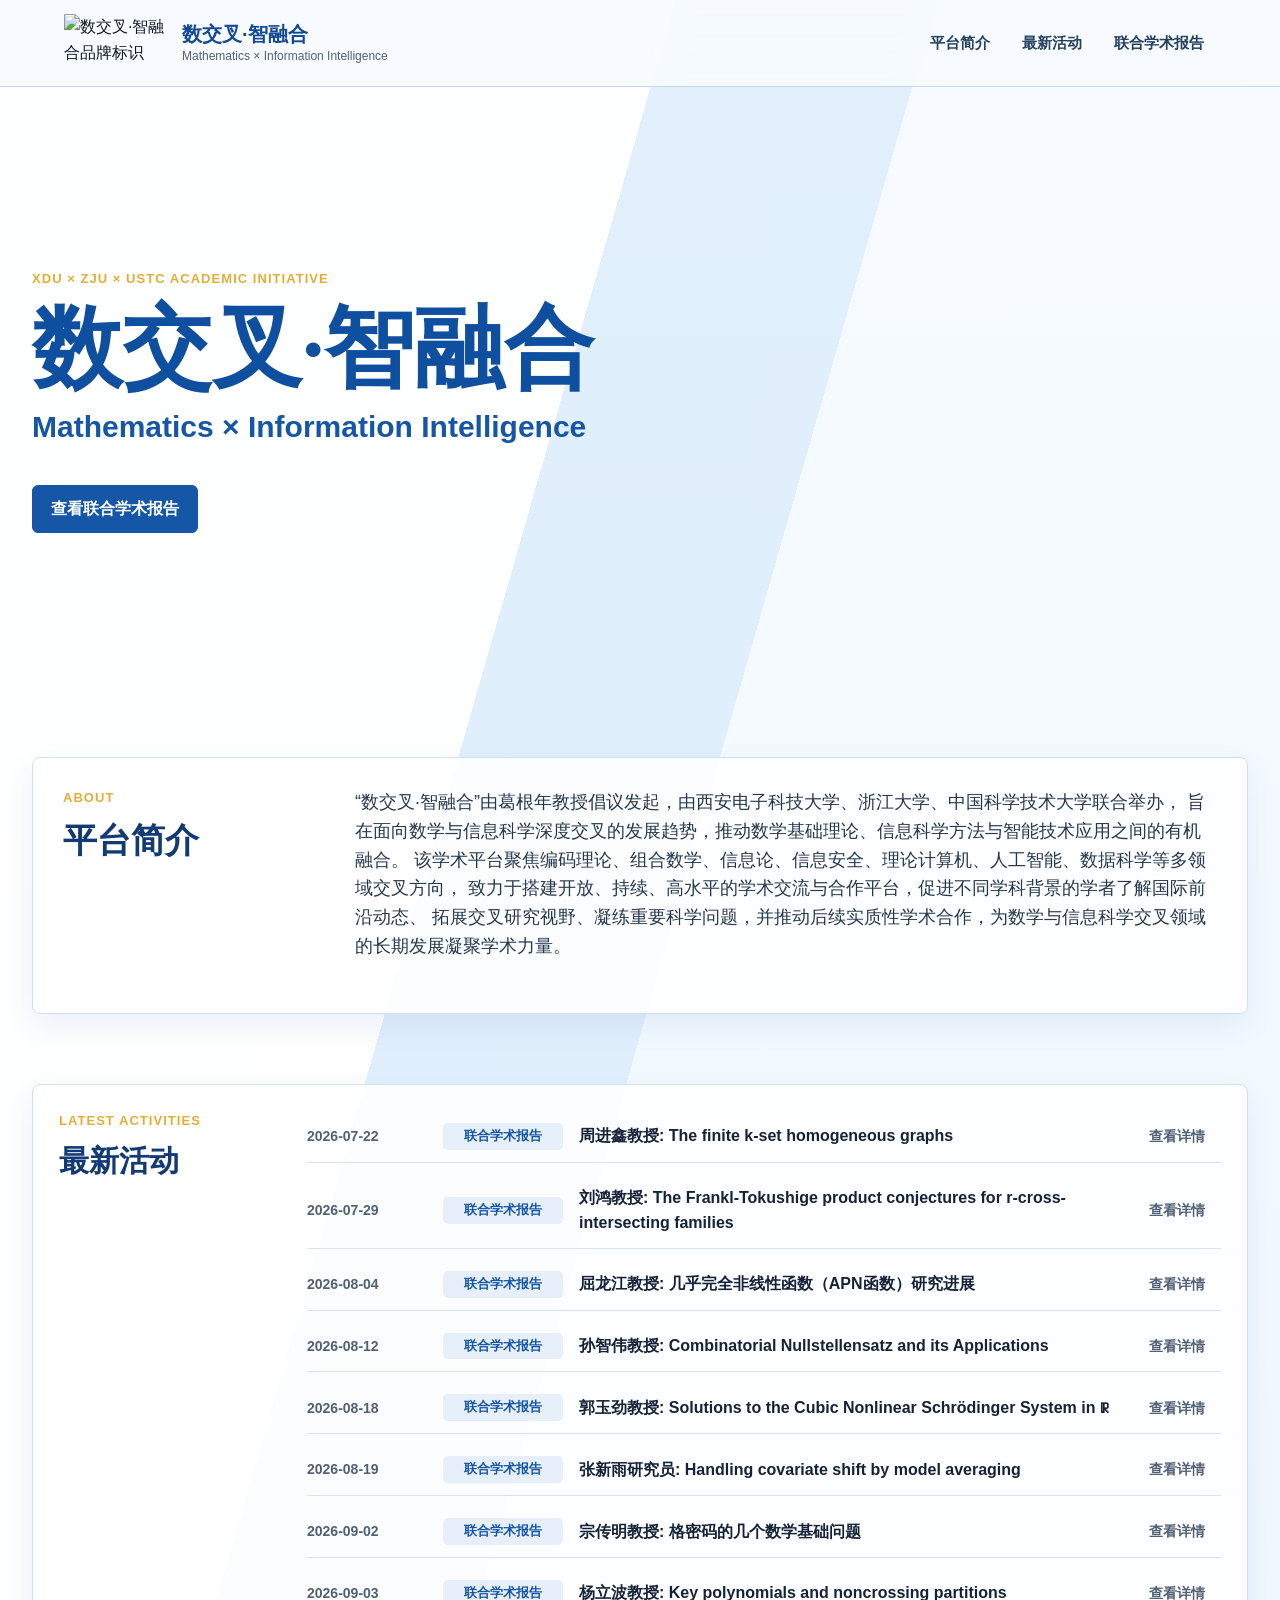
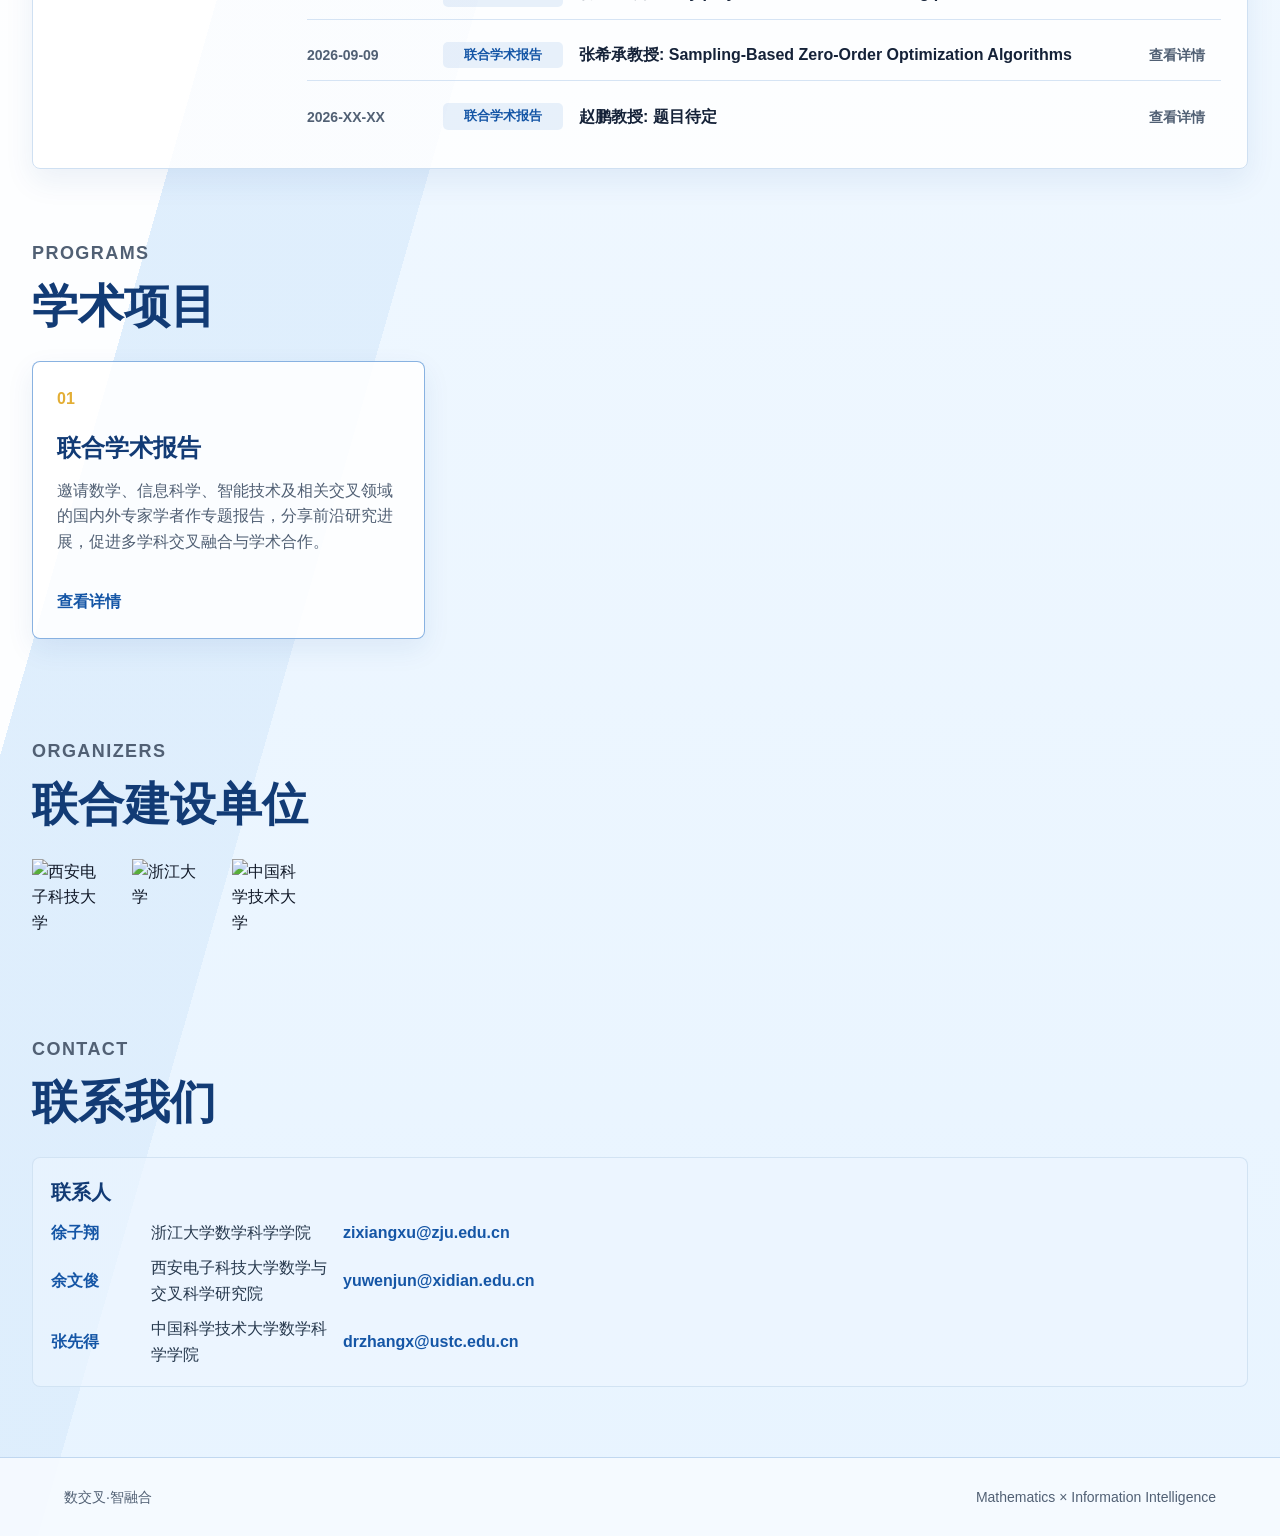
==== commit e9f4ab88: "Add files via upload" ====
--- a/index.html
+++ b/index.html
@@ -81,7 +81,6 @@
           <strong>李才恒教授: Simple groups, symmetrc graphs, and geometries</strong>
           <em>查看详情</em>
         </a>
-        -->
 
          <a class="activity-item" href="joint-reports.html">
           <time>2026-07-15</time>
@@ -89,6 +88,7 @@
           <strong>朱绪鼎教授: Arc-weighted acyclic orientation and degree-truncated choice number of graphs</strong>
           <em>查看详情</em>
         </a>
+        -->
 
         <a class="activity-item" href="joint-reports.html">
           <time>2026-07-22</time>
@@ -139,10 +139,17 @@
           <em>查看详情</em>
         </a>
 
-           <a class="activity-item" href="joint-reports.html">
+        <a class="activity-item" href="joint-reports.html">
           <time>2026-09-03</time>
           <span class="activity-type">联合学术报告</span>
           <strong>杨立波教授: Key polynomials and noncrossing partitions</strong>
+          <em>查看详情</em>
+        </a>
+
+        <a class="activity-item" href="joint-reports.html">
+          <time>2026-09-09</time>
+          <span class="activity-type">联合学术报告</span>
+          <strong>张希承教授: Sampling-Based Zero-Order Optimization Algorithms</strong>
           <em>查看详情</em>
         </a>
         
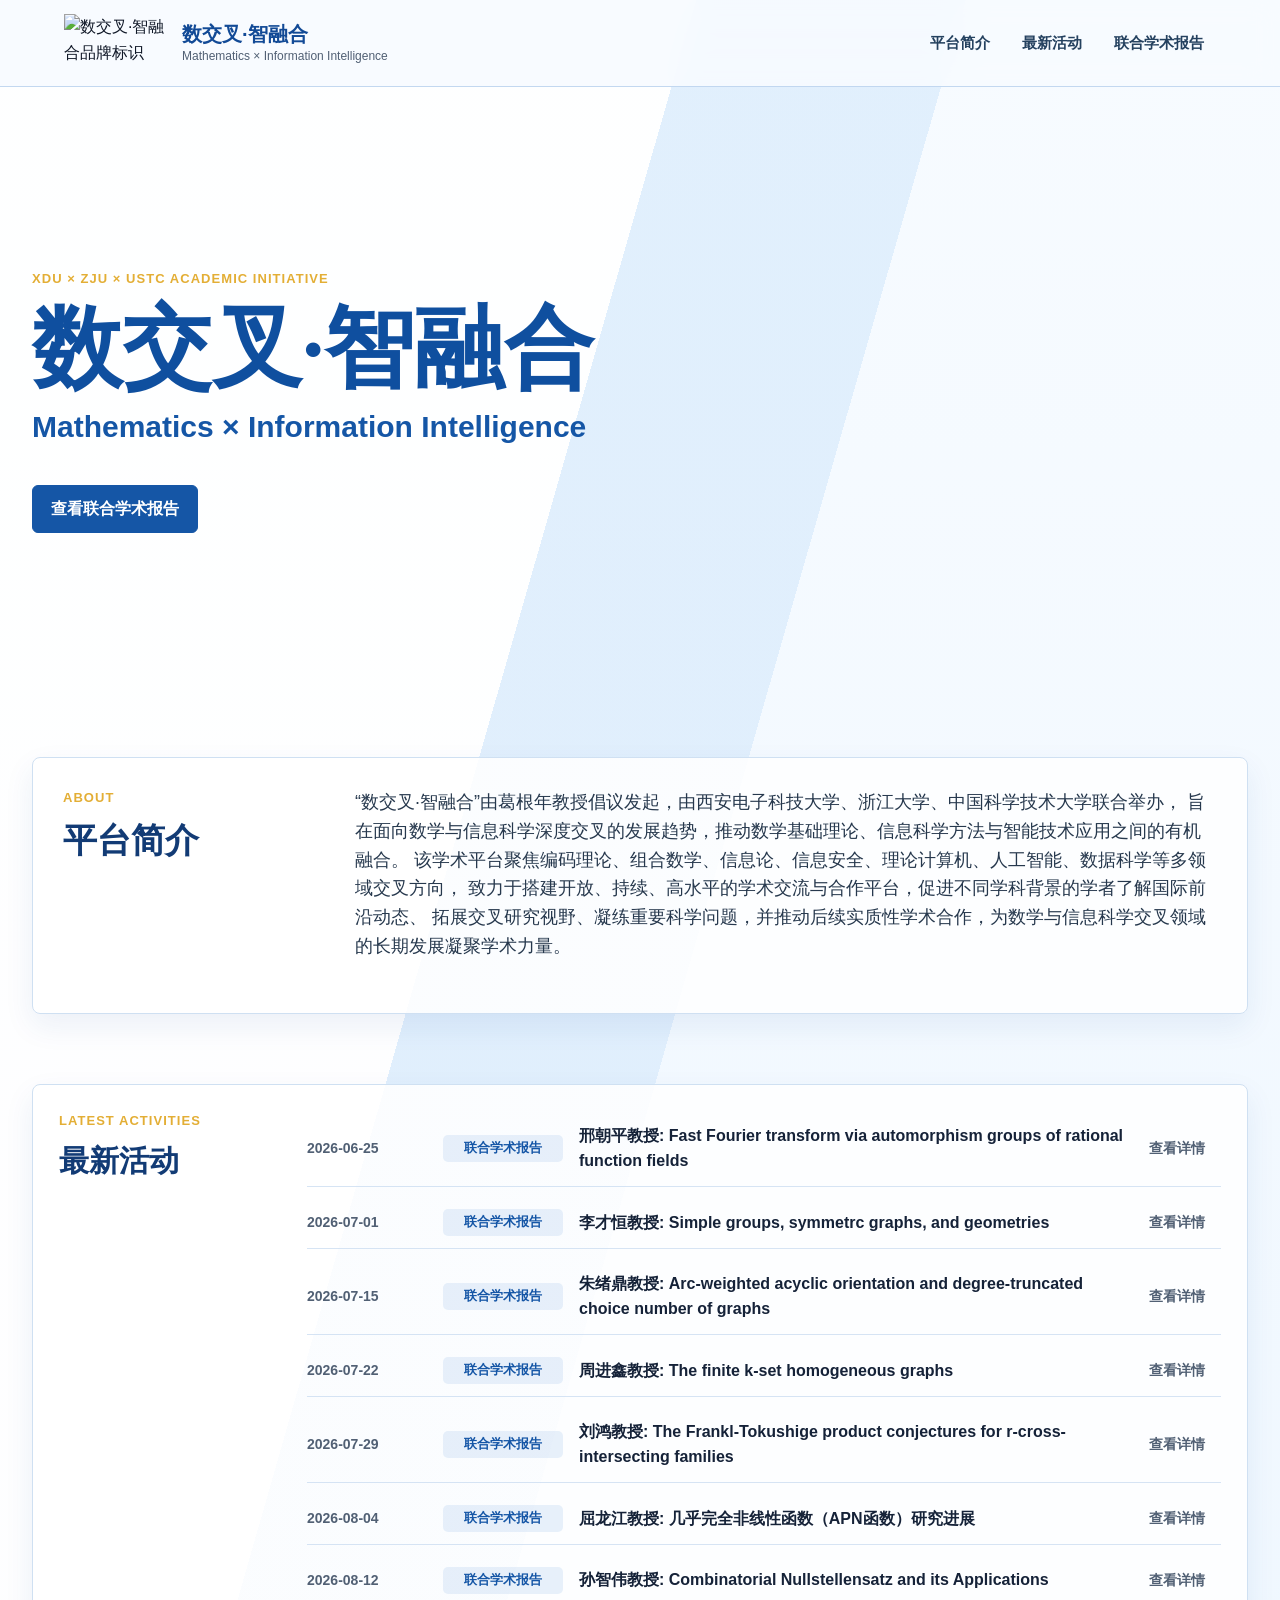
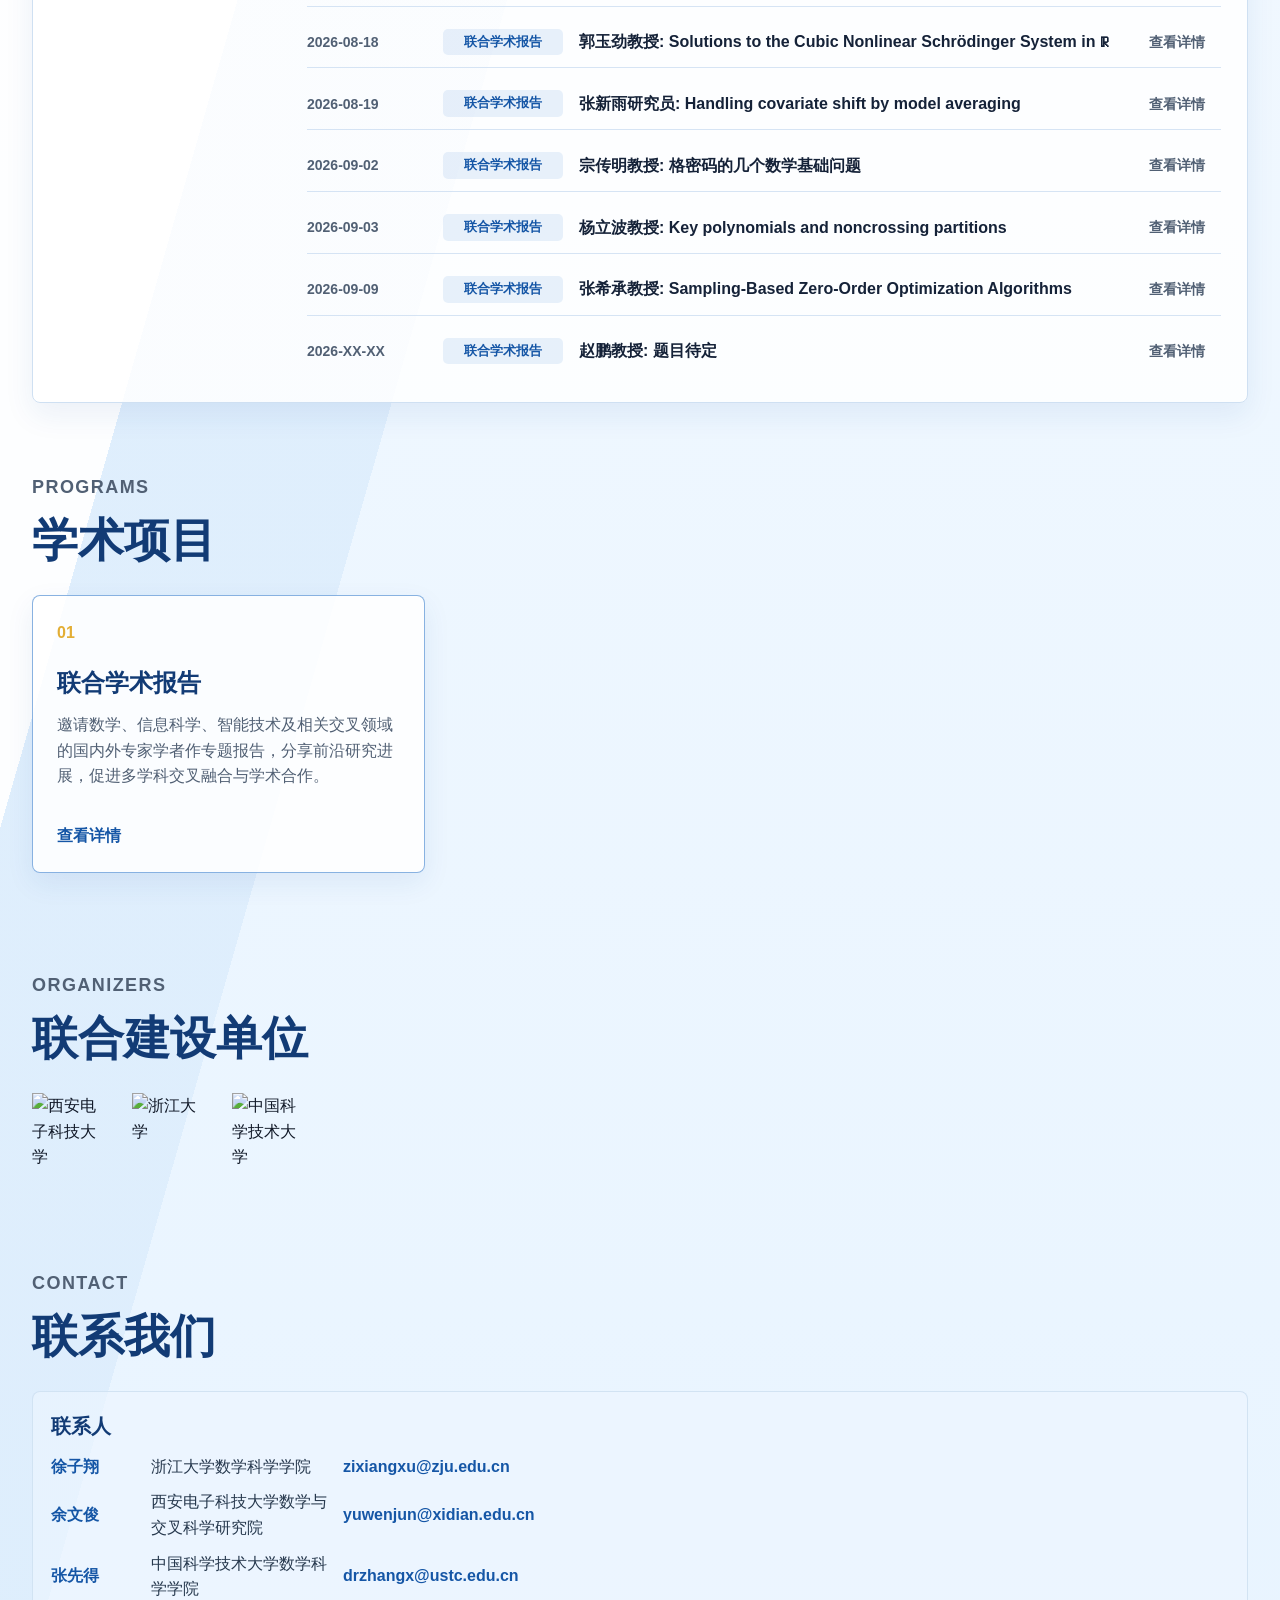
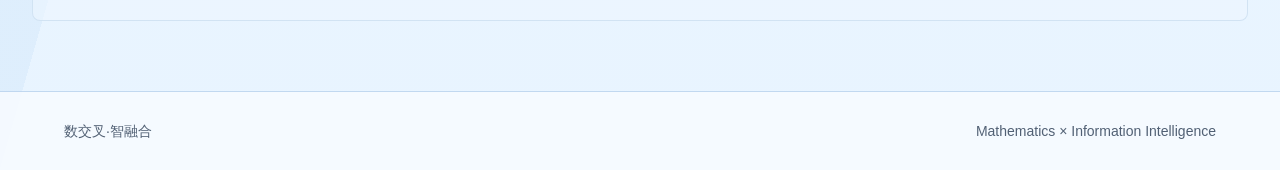
==== commit 8e5f2e83: "Update index.html" ====
--- a/index.html
+++ b/index.html
@@ -67,7 +67,6 @@
       </div>
       <div class="activity-list">
 
-         <!--
           <a class="activity-item" href="joint-reports.html">
           <time>2026-06-25</time>
           <span class="activity-type">联合学术报告</span>
@@ -88,7 +87,7 @@
           <strong>朱绪鼎教授: Arc-weighted acyclic orientation and degree-truncated choice number of graphs</strong>
           <em>查看详情</em>
         </a>
-        -->
+
 
         <a class="activity-item" href="joint-reports.html">
           <time>2026-07-22</time>
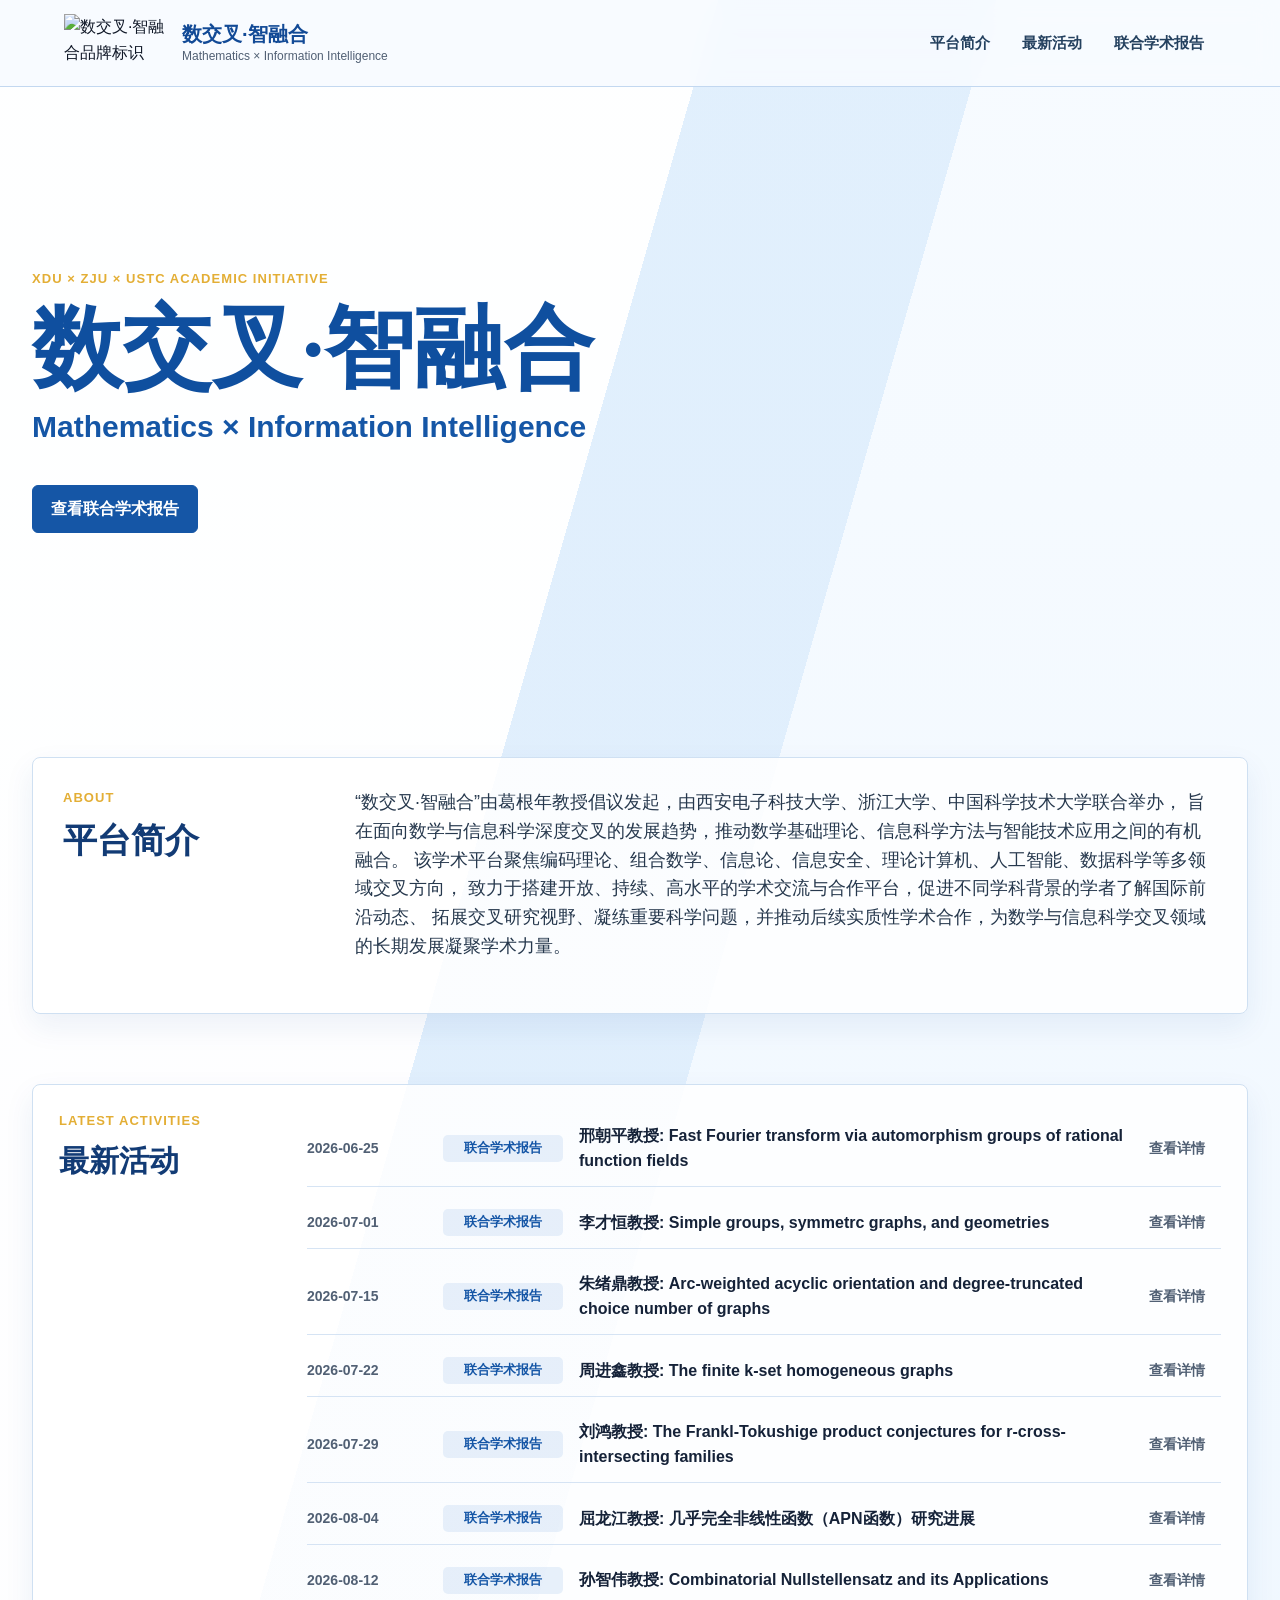
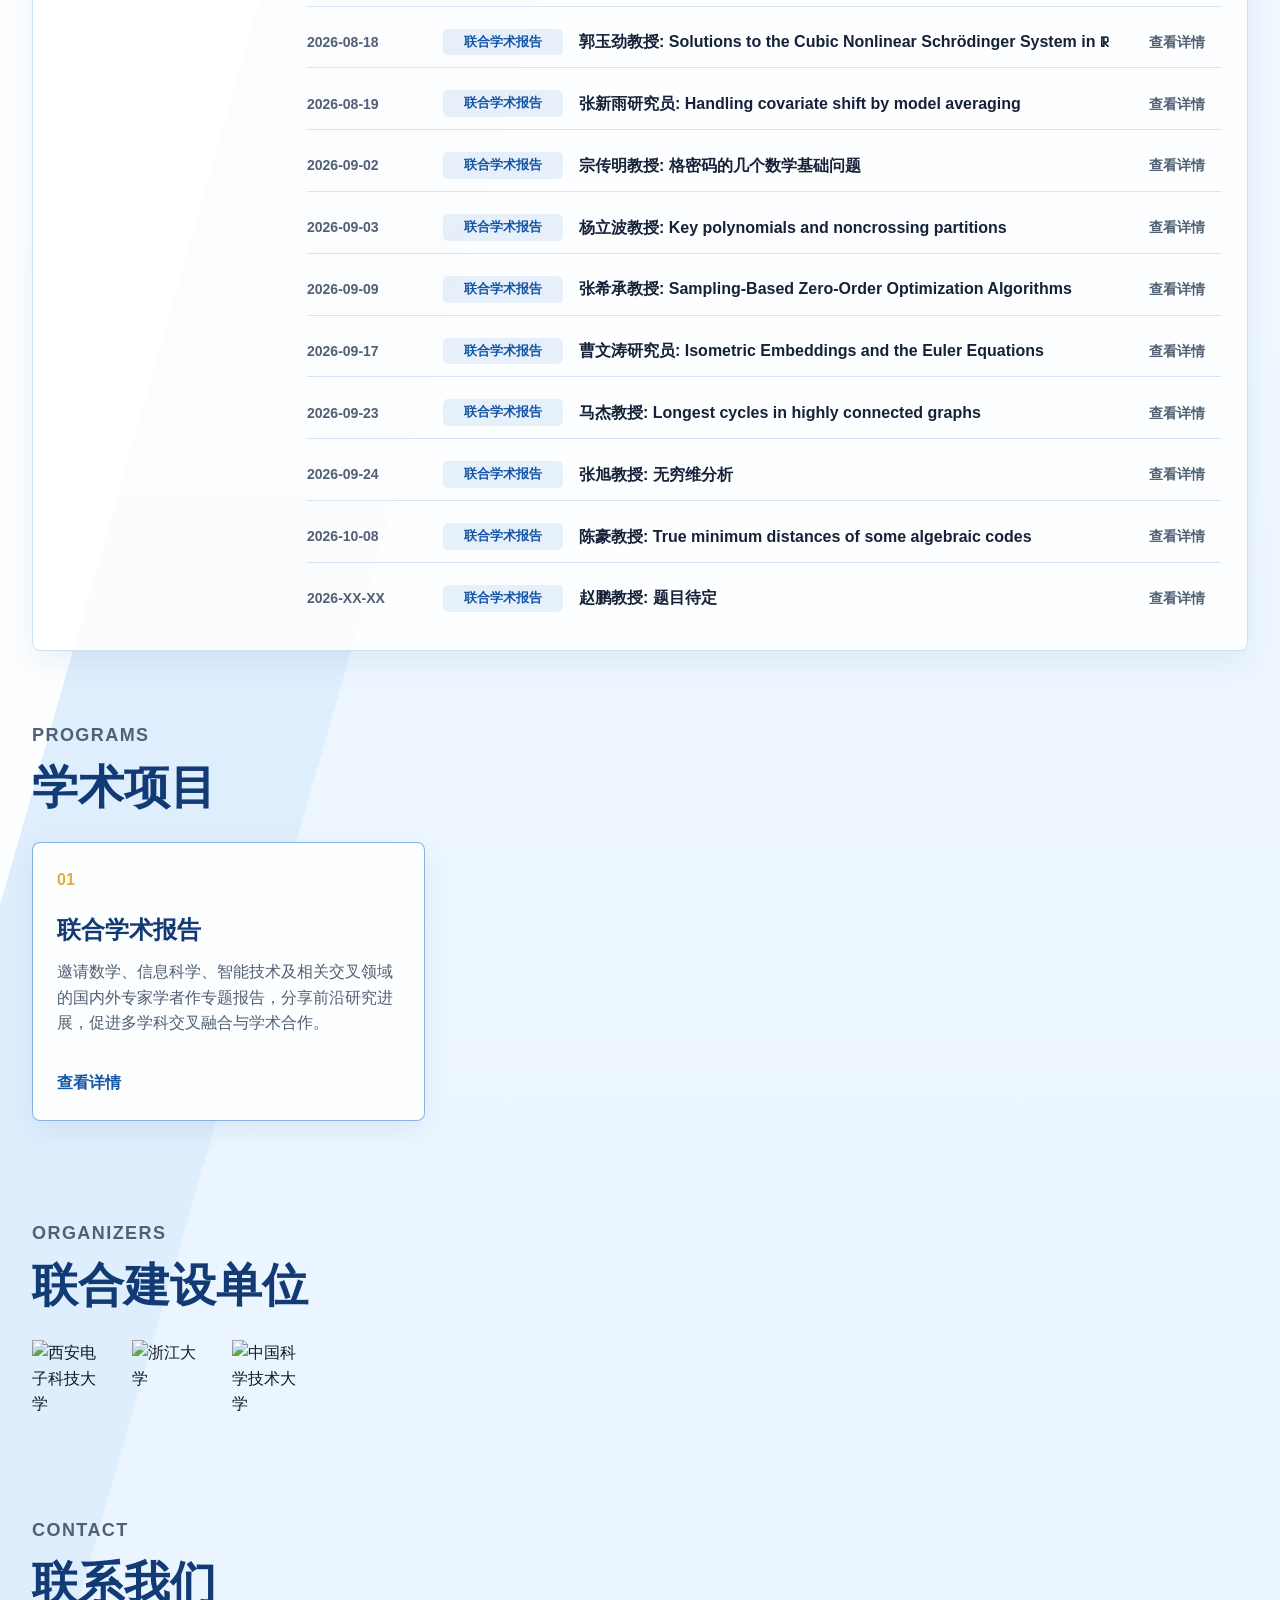
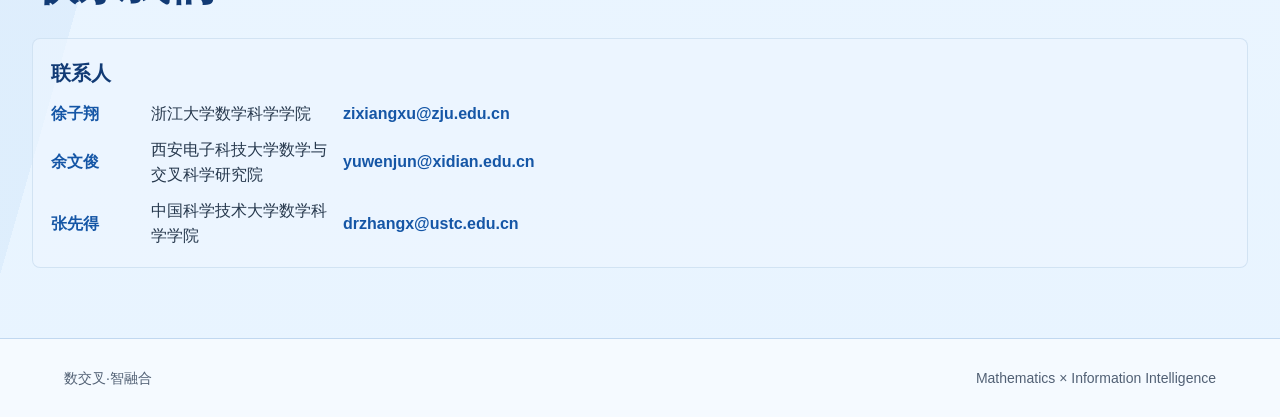
==== commit 83ce8d65: "Add files via upload" ====
--- a/index.html
+++ b/index.html
@@ -88,7 +88,6 @@
           <em>查看详情</em>
         </a>
 
-
         <a class="activity-item" href="joint-reports.html">
           <time>2026-07-22</time>
           <span class="activity-type">联合学术报告</span>
@@ -149,6 +148,34 @@
           <time>2026-09-09</time>
           <span class="activity-type">联合学术报告</span>
           <strong>张希承教授: Sampling-Based Zero-Order Optimization Algorithms</strong>
+          <em>查看详情</em>
+        </a>
+
+         <a class="activity-item" href="joint-reports.html">
+          <time>2026-09-17</time>
+          <span class="activity-type">联合学术报告</span>
+          <strong>曹文涛研究员: Isometric Embeddings and the Euler Equations</strong>
+          <em>查看详情</em>
+        </a>
+
+        <a class="activity-item" href="joint-reports.html">
+          <time>2026-09-23</time>
+          <span class="activity-type">联合学术报告</span>
+          <strong>马杰教授: Longest cycles in highly connected graphs</strong>
+          <em>查看详情</em>
+        </a>
+
+         <a class="activity-item" href="joint-reports.html">
+          <time>2026-09-24</time>
+          <span class="activity-type">联合学术报告</span>
+          <strong>张旭教授: 无穷维分析</strong>
+          <em>查看详情</em>
+        </a>
+
+         <a class="activity-item" href="joint-reports.html">
+          <time>2026-10-08</time>
+          <span class="activity-type">联合学术报告</span>
+          <strong>陈豪教授: True minimum distances of some algebraic codes</strong>
           <em>查看详情</em>
         </a>
         
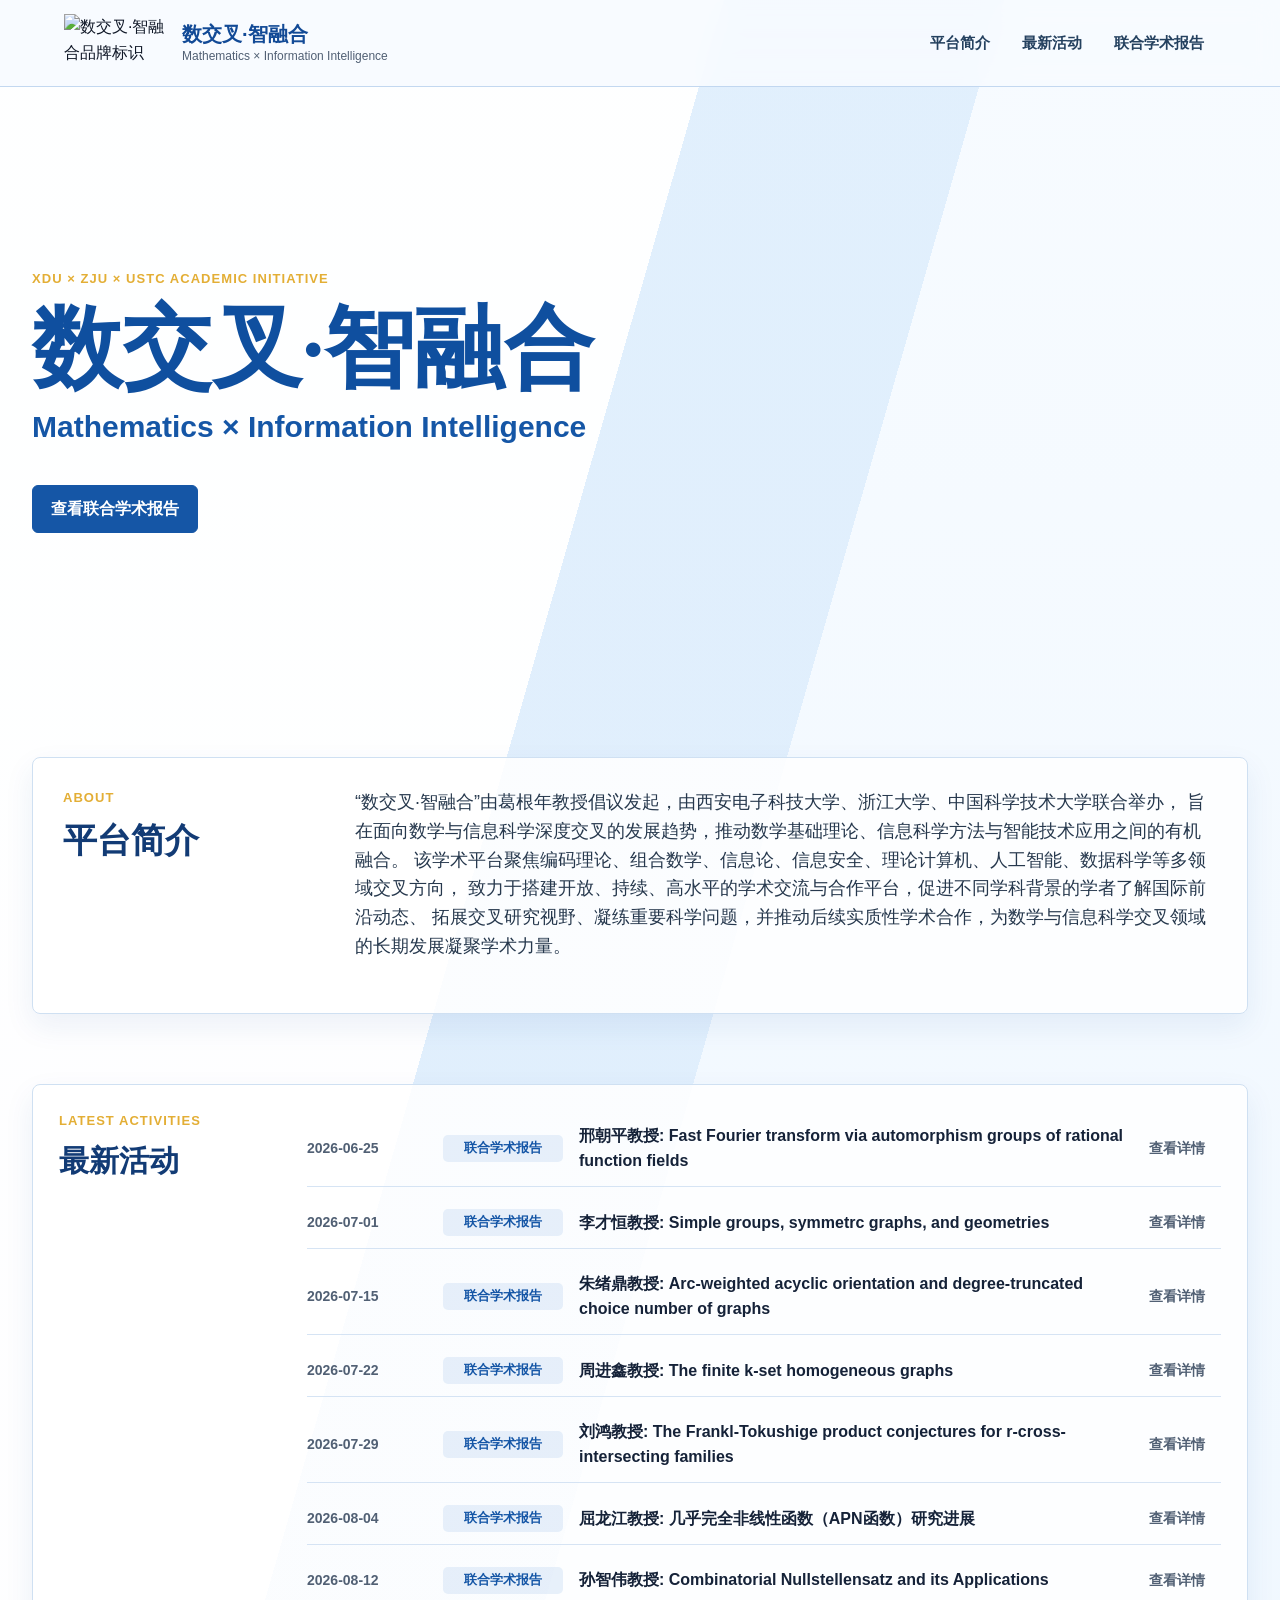
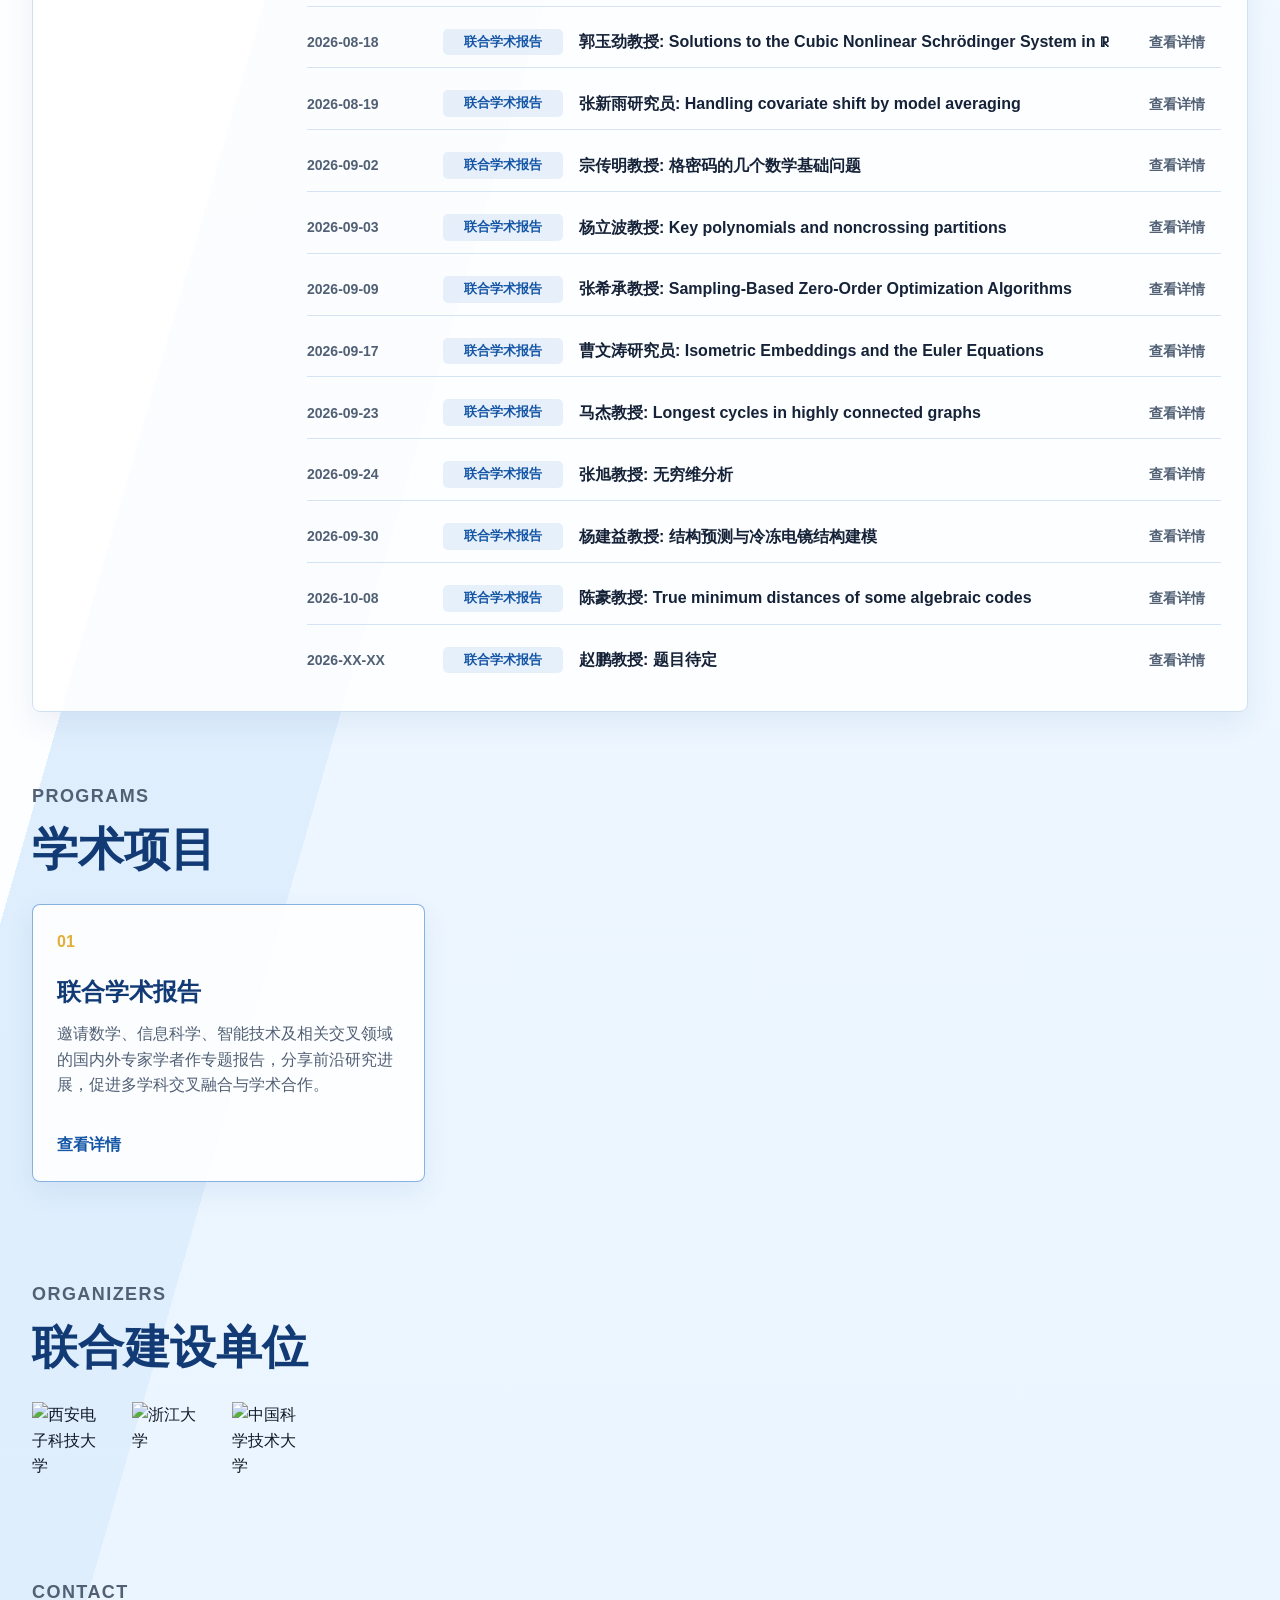
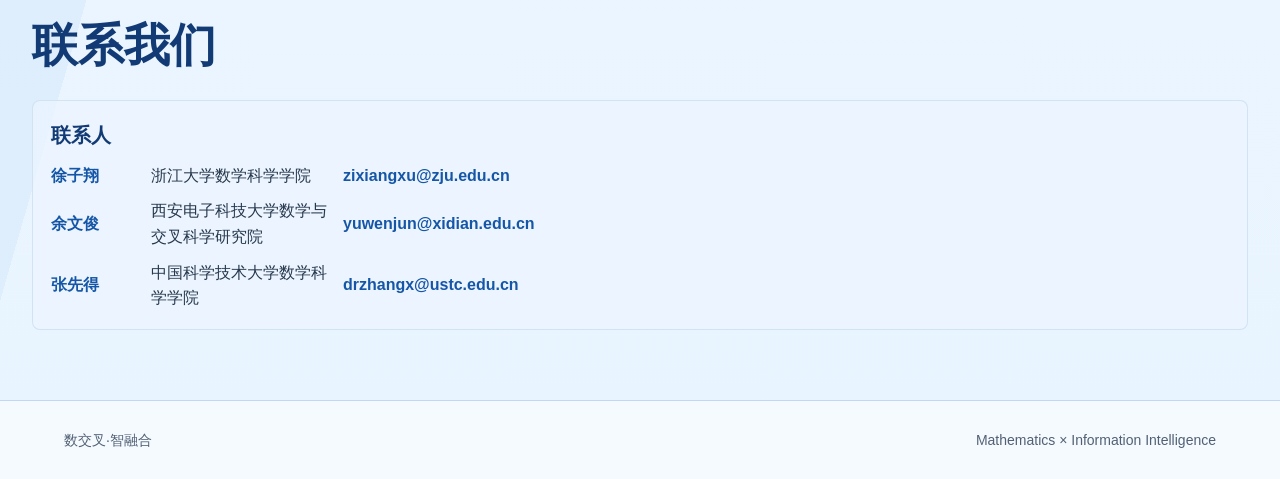
==== commit 63424e3f: "Add files via upload" ====
--- a/index.html
+++ b/index.html
@@ -173,6 +173,13 @@
         </a>
 
          <a class="activity-item" href="joint-reports.html">
+          <time>2026-09-30</time>
+          <span class="activity-type">联合学术报告</span>
+          <strong>杨建益教授: 结构预测与冷冻电镜结构建模</strong>
+          <em>查看详情</em>
+        </a>
+
+         <a class="activity-item" href="joint-reports.html">
           <time>2026-10-08</time>
           <span class="activity-type">联合学术报告</span>
           <strong>陈豪教授: True minimum distances of some algebraic codes</strong>
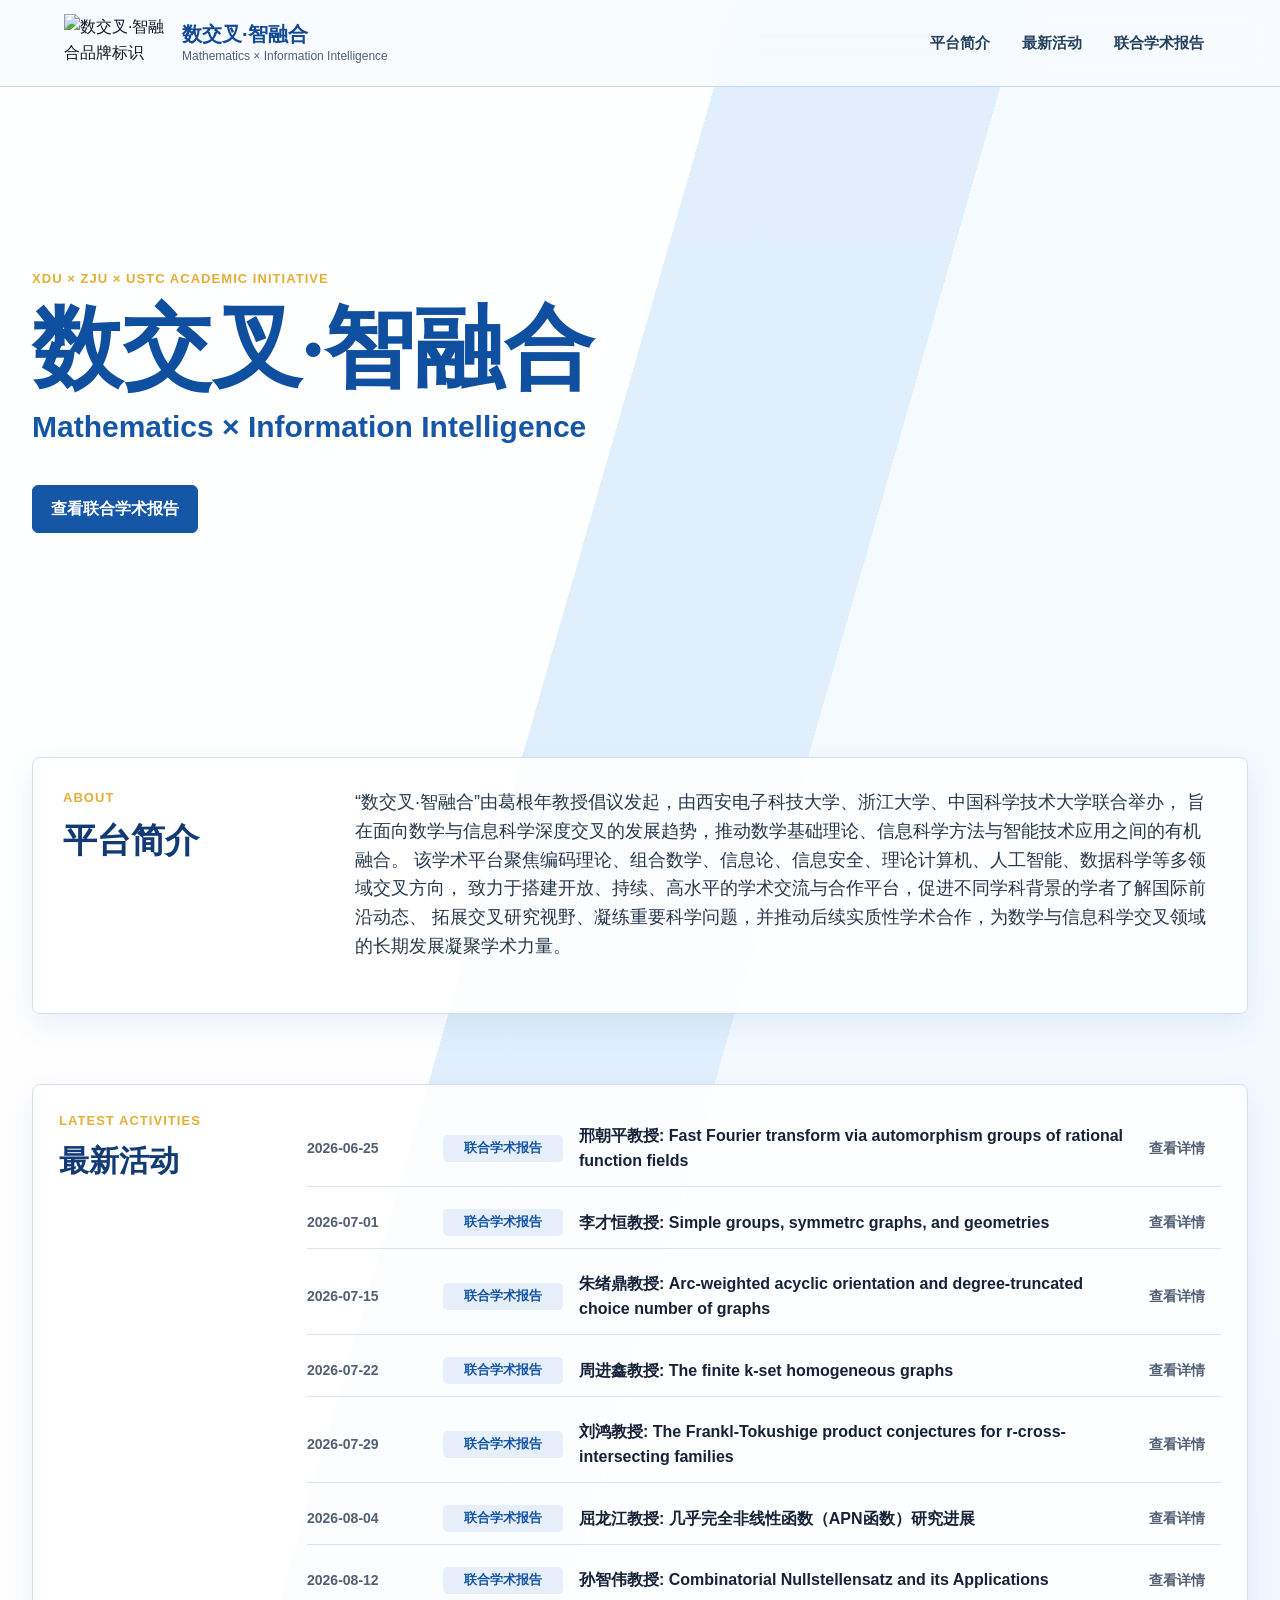
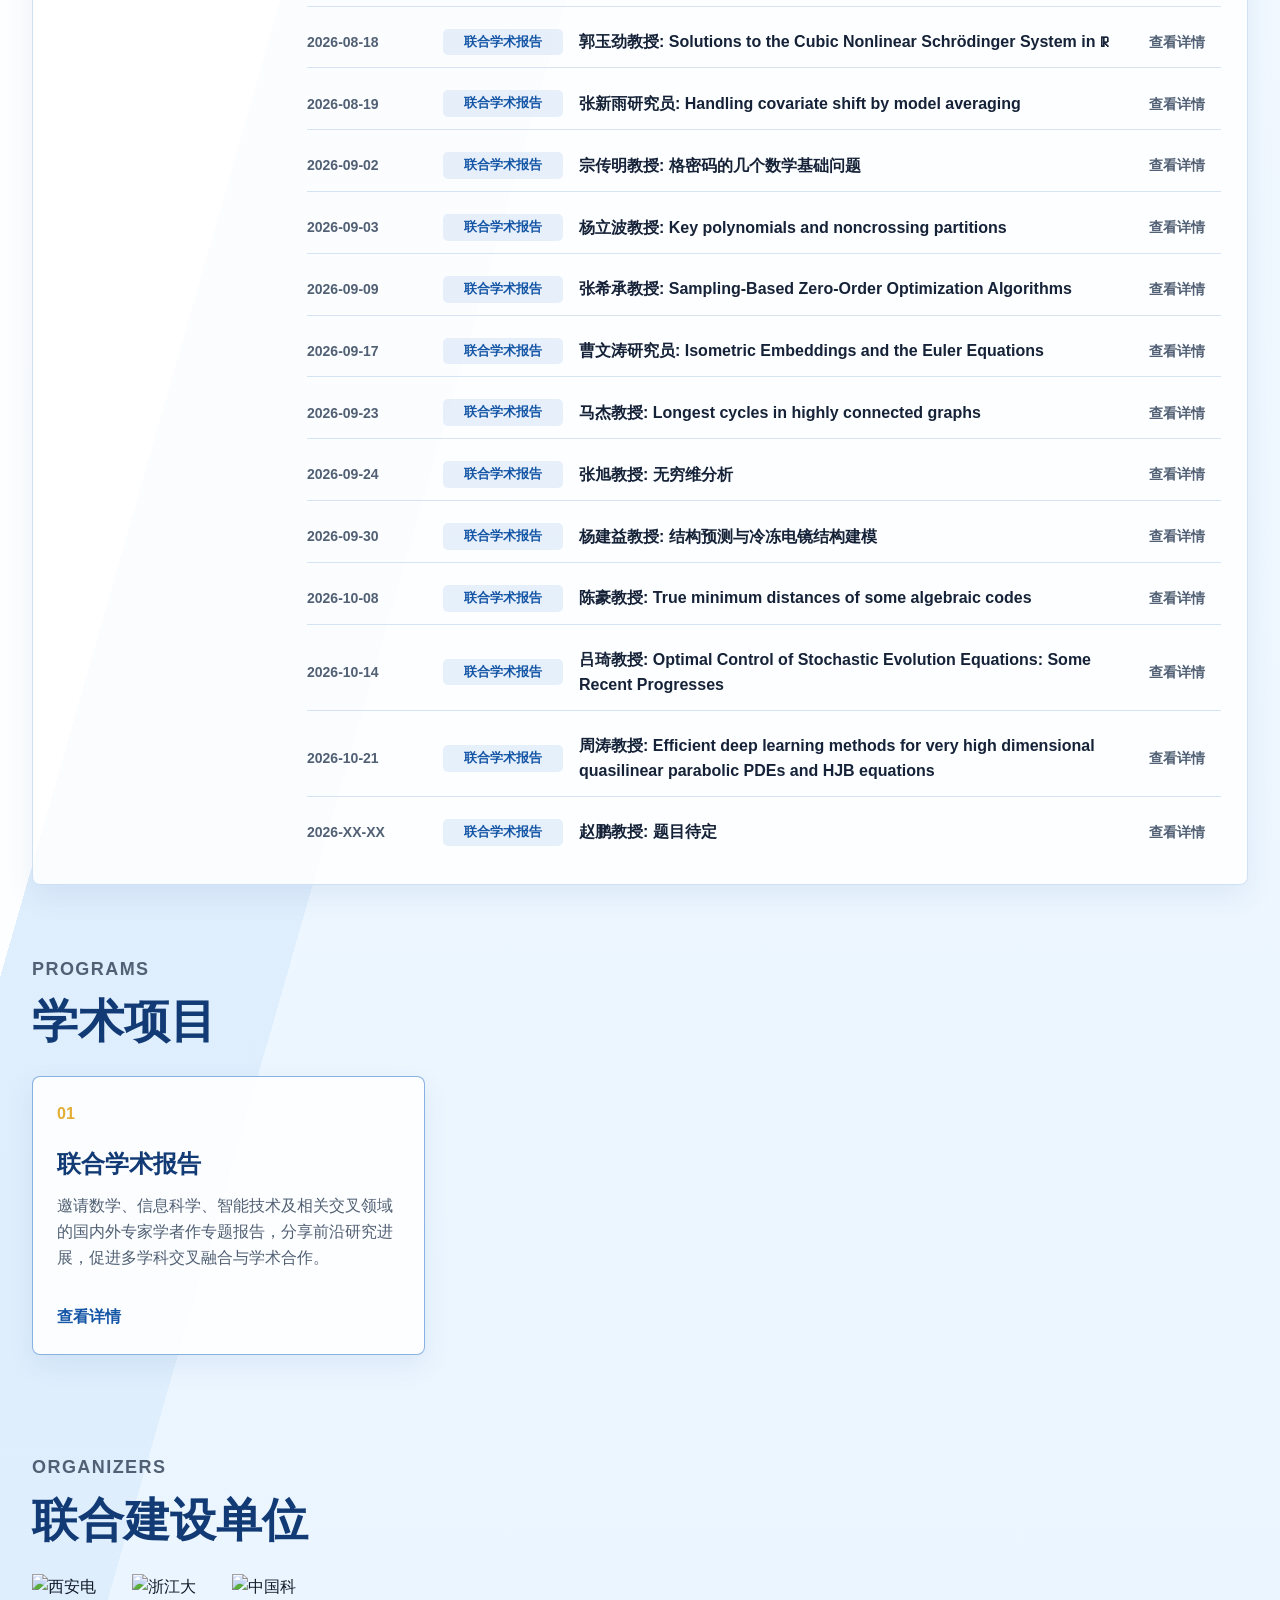
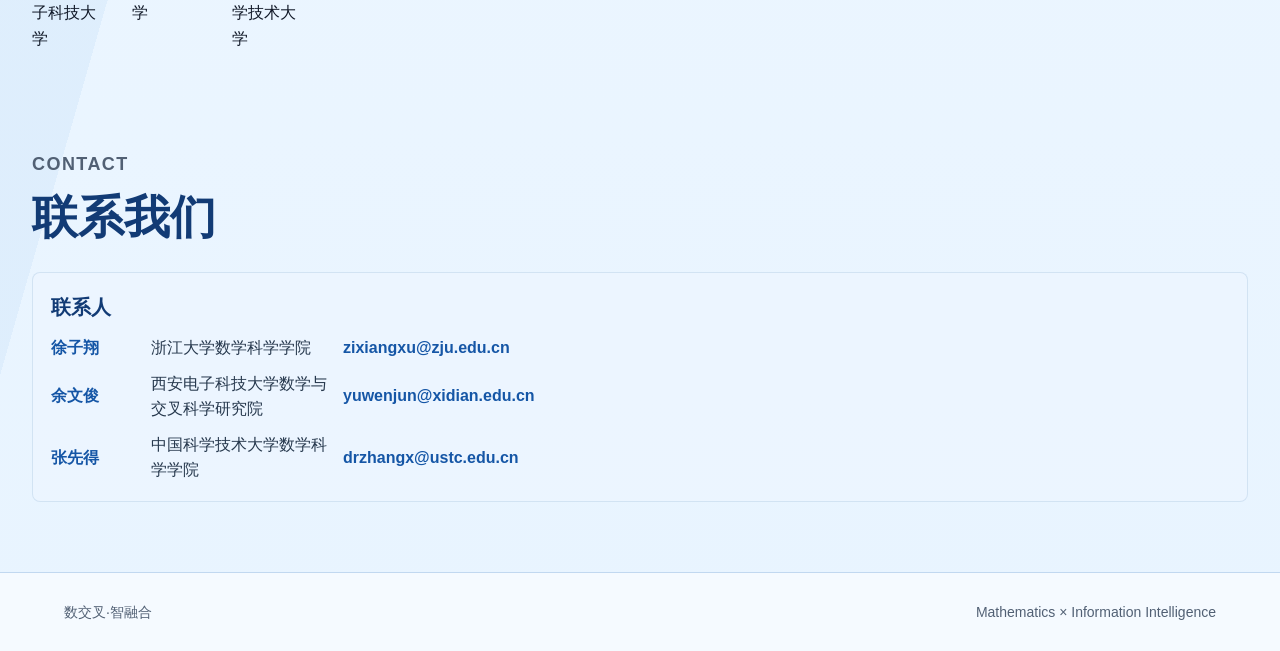
==== commit 51c25566: "Add files via upload" ====
--- a/index.html
+++ b/index.html
@@ -185,6 +185,20 @@
           <strong>陈豪教授: True minimum distances of some algebraic codes</strong>
           <em>查看详情</em>
         </a>
+
+         <a class="activity-item" href="joint-reports.html">
+          <time>2026-10-14</time>
+          <span class="activity-type">联合学术报告</span>
+          <strong>吕琦教授: Optimal Control of Stochastic Evolution Equations: Some Recent Progresses</strong>
+          <em>查看详情</em>
+        </a>
+
+         <a class="activity-item" href="joint-reports.html">
+          <time>2026-10-21</time>
+          <span class="activity-type">联合学术报告</span>
+          <strong>周涛教授: Efficient deep learning methods for very high dimensional quasilinear parabolic PDEs and HJB equations</strong>
+          <em>查看详情</em>
+        </a>
         
         <!--
 
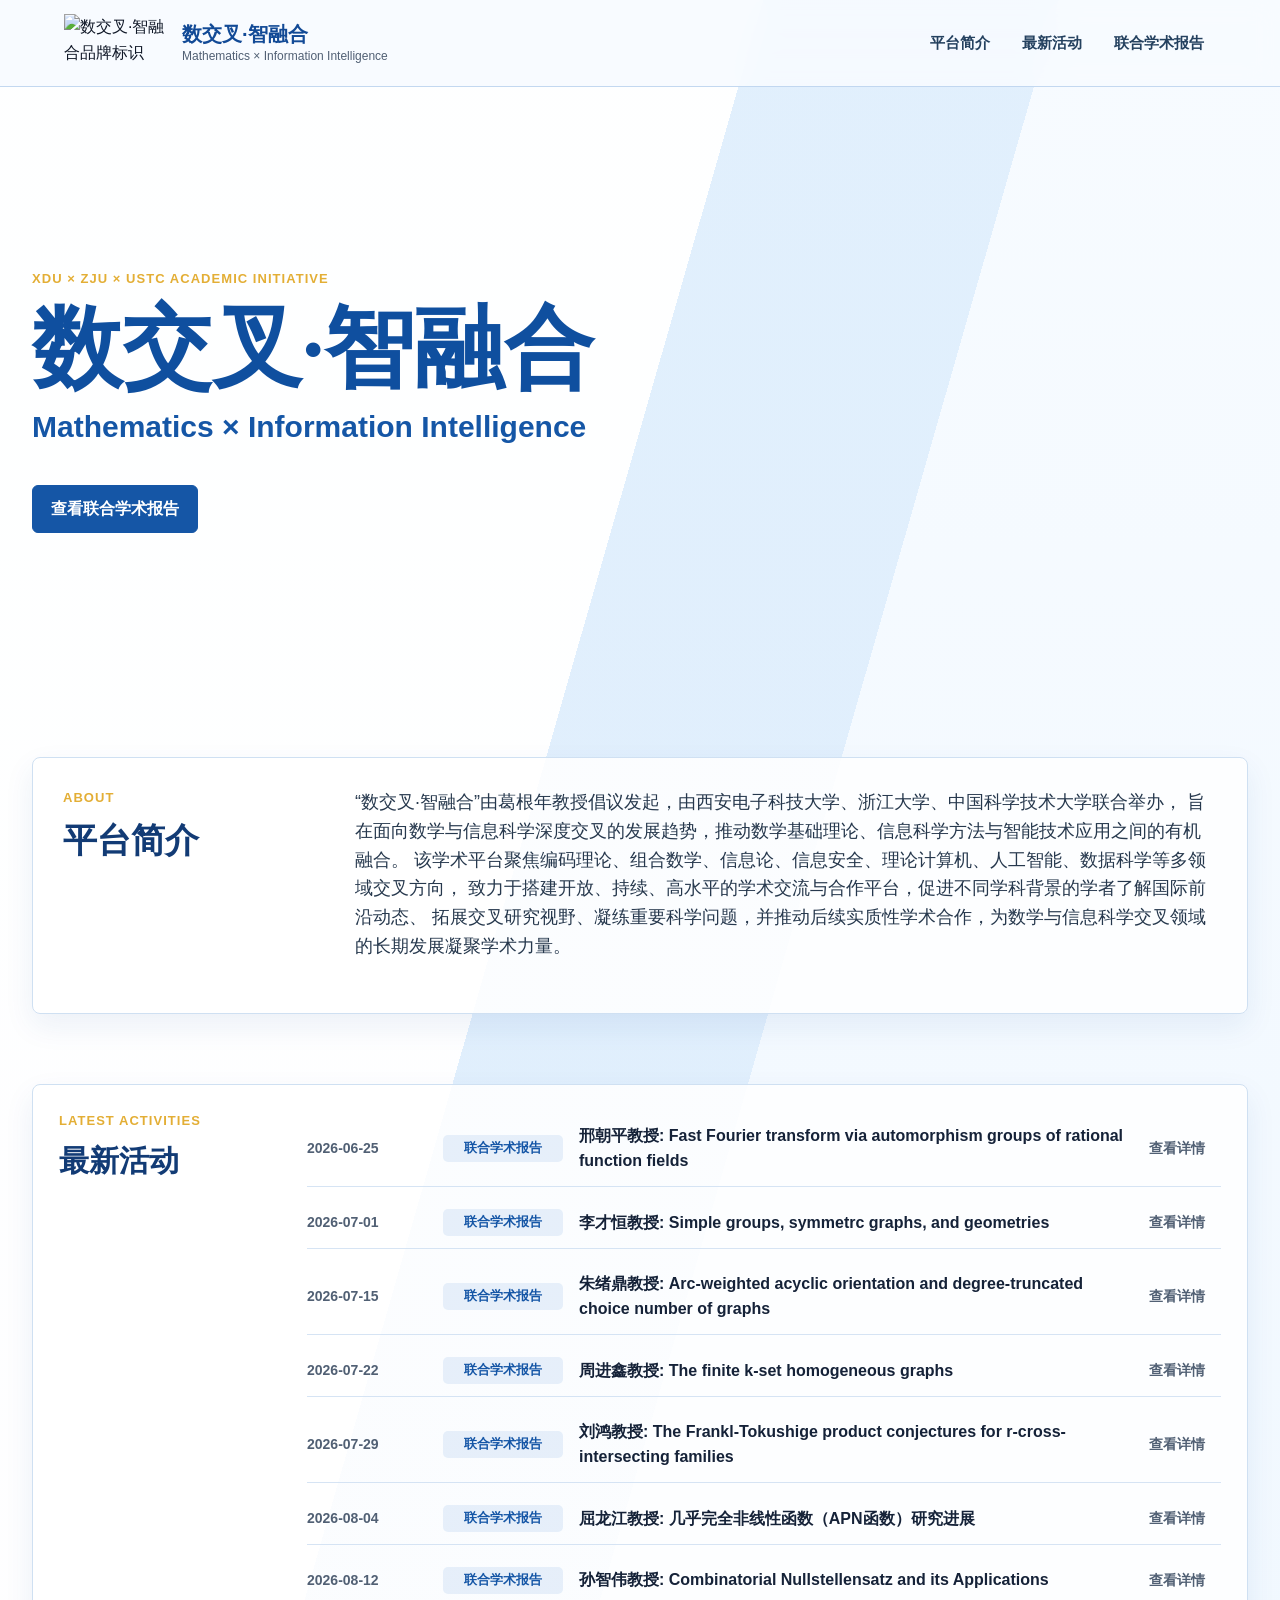
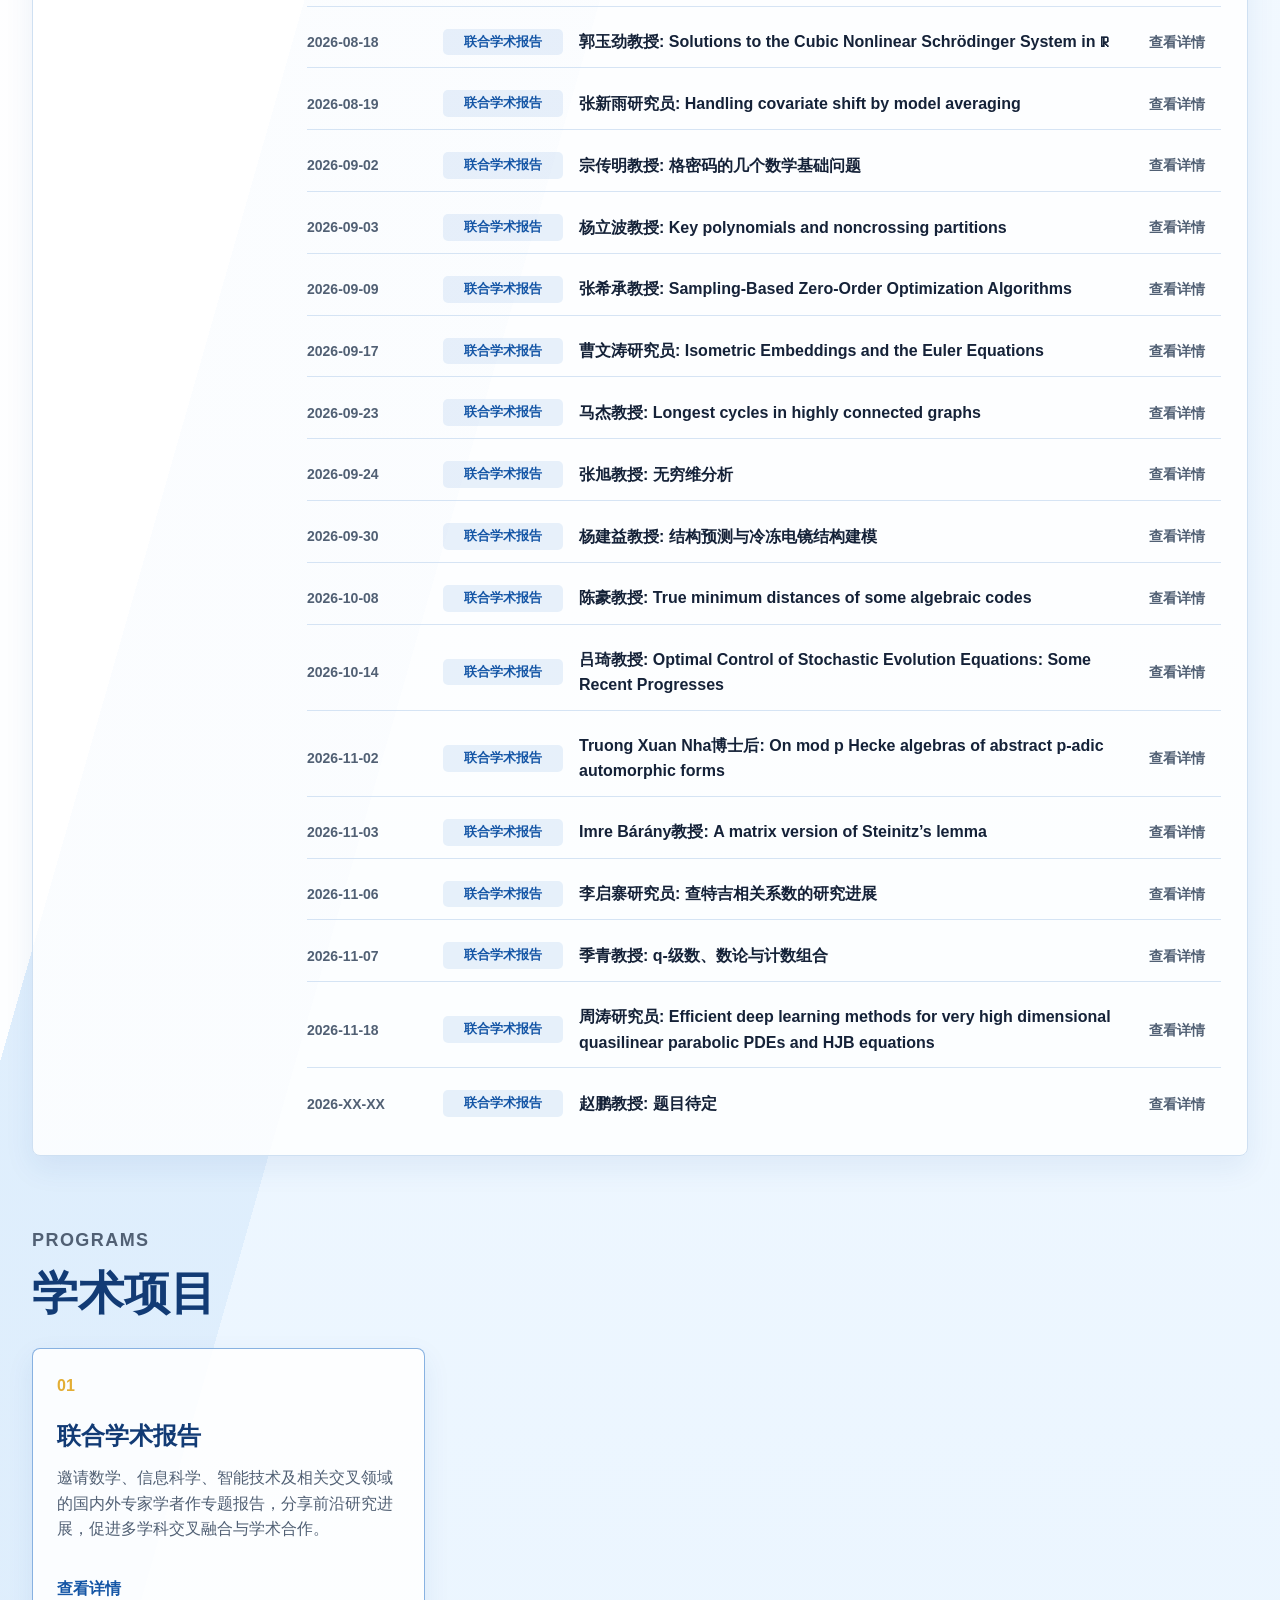
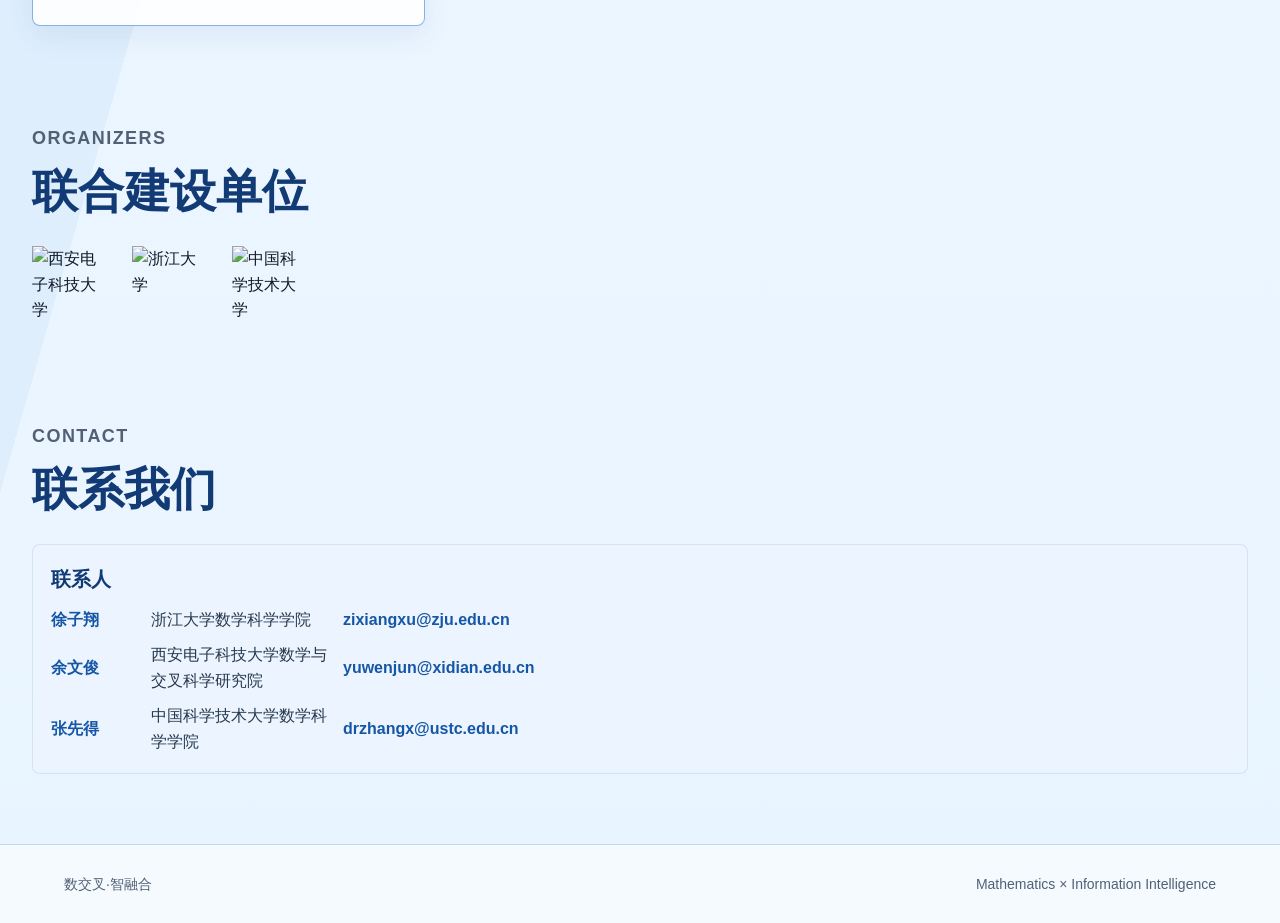
==== commit 41374aaf: "Add files via upload" ====
--- a/index.html
+++ b/index.html
@@ -193,10 +193,38 @@
           <em>查看详情</em>
         </a>
 
-         <a class="activity-item" href="joint-reports.html">
-          <time>2026-10-21</time>
-          <span class="activity-type">联合学术报告</span>
-          <strong>周涛教授: Efficient deep learning methods for very high dimensional quasilinear parabolic PDEs and HJB equations</strong>
+        <a class="activity-item" href="joint-reports.html">
+          <time>2026-11-02</time>
+          <span class="activity-type">联合学术报告</span>
+          <strong>Truong Xuan Nha博士后: On mod p Hecke algebras of abstract p-adic automorphic forms</strong>
+          <em>查看详情</em>
+        </a>
+
+        <a class="activity-item" href="joint-reports.html">
+          <time>2026-11-03</time>
+          <span class="activity-type">联合学术报告</span>
+          <strong>Imre Bárány教授: A matrix version of Steinitz’s lemma</strong>
+          <em>查看详情</em>
+        </a>
+
+        <a class="activity-item" href="joint-reports.html">
+          <time>2026-11-06</time>
+          <span class="activity-type">联合学术报告</span>
+          <strong>李启寨研究员: 查特吉相关系数的研究进展</strong>
+          <em>查看详情</em>
+        </a>
+
+        <a class="activity-item" href="joint-reports.html">
+          <time>2026-11-07</time>
+          <span class="activity-type">联合学术报告</span>
+          <strong>季青教授: q-级数、数论与计数组合</strong>
+          <em>查看详情</em>
+        </a>
+
+         <a class="activity-item" href="joint-reports.html">
+          <time>2026-11-18</time>
+          <span class="activity-type">联合学术报告</span>
+          <strong>周涛研究员: Efficient deep learning methods for very high dimensional quasilinear parabolic PDEs and HJB equations</strong>
           <em>查看详情</em>
         </a>
         
